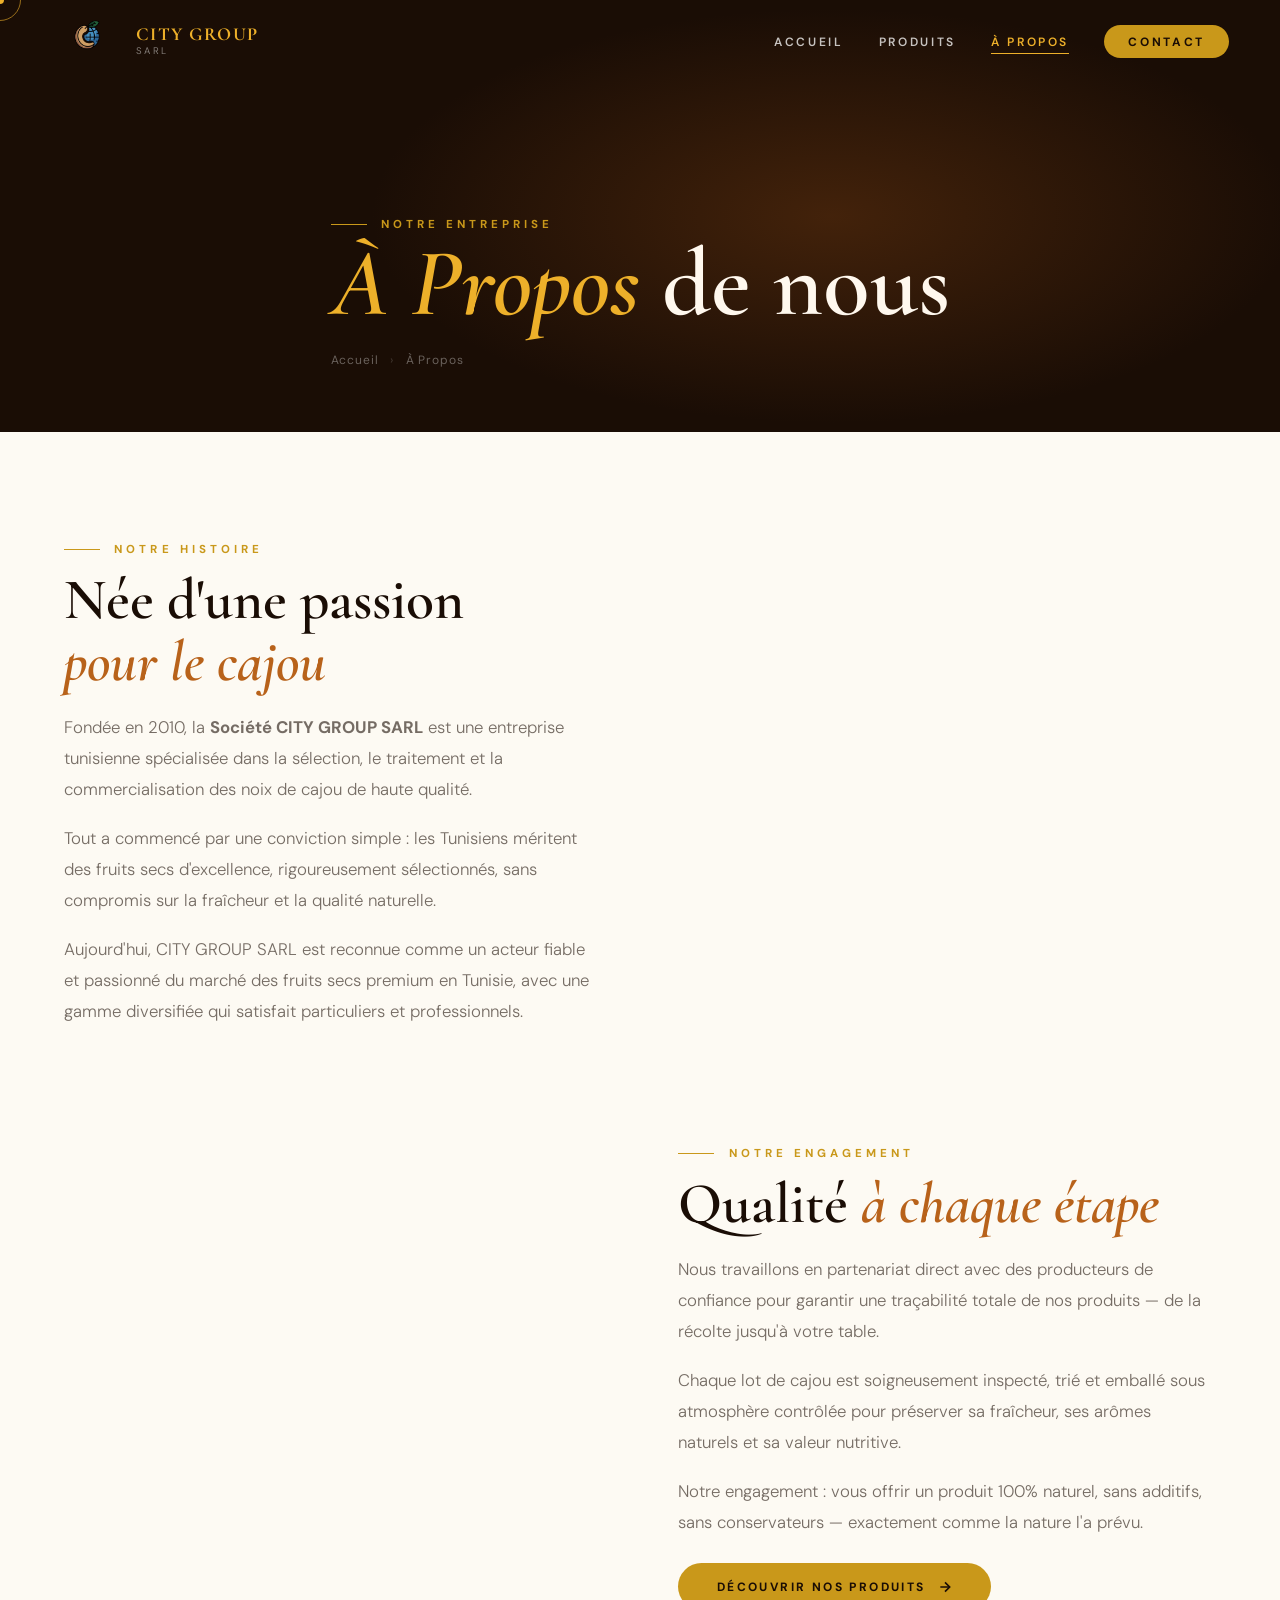
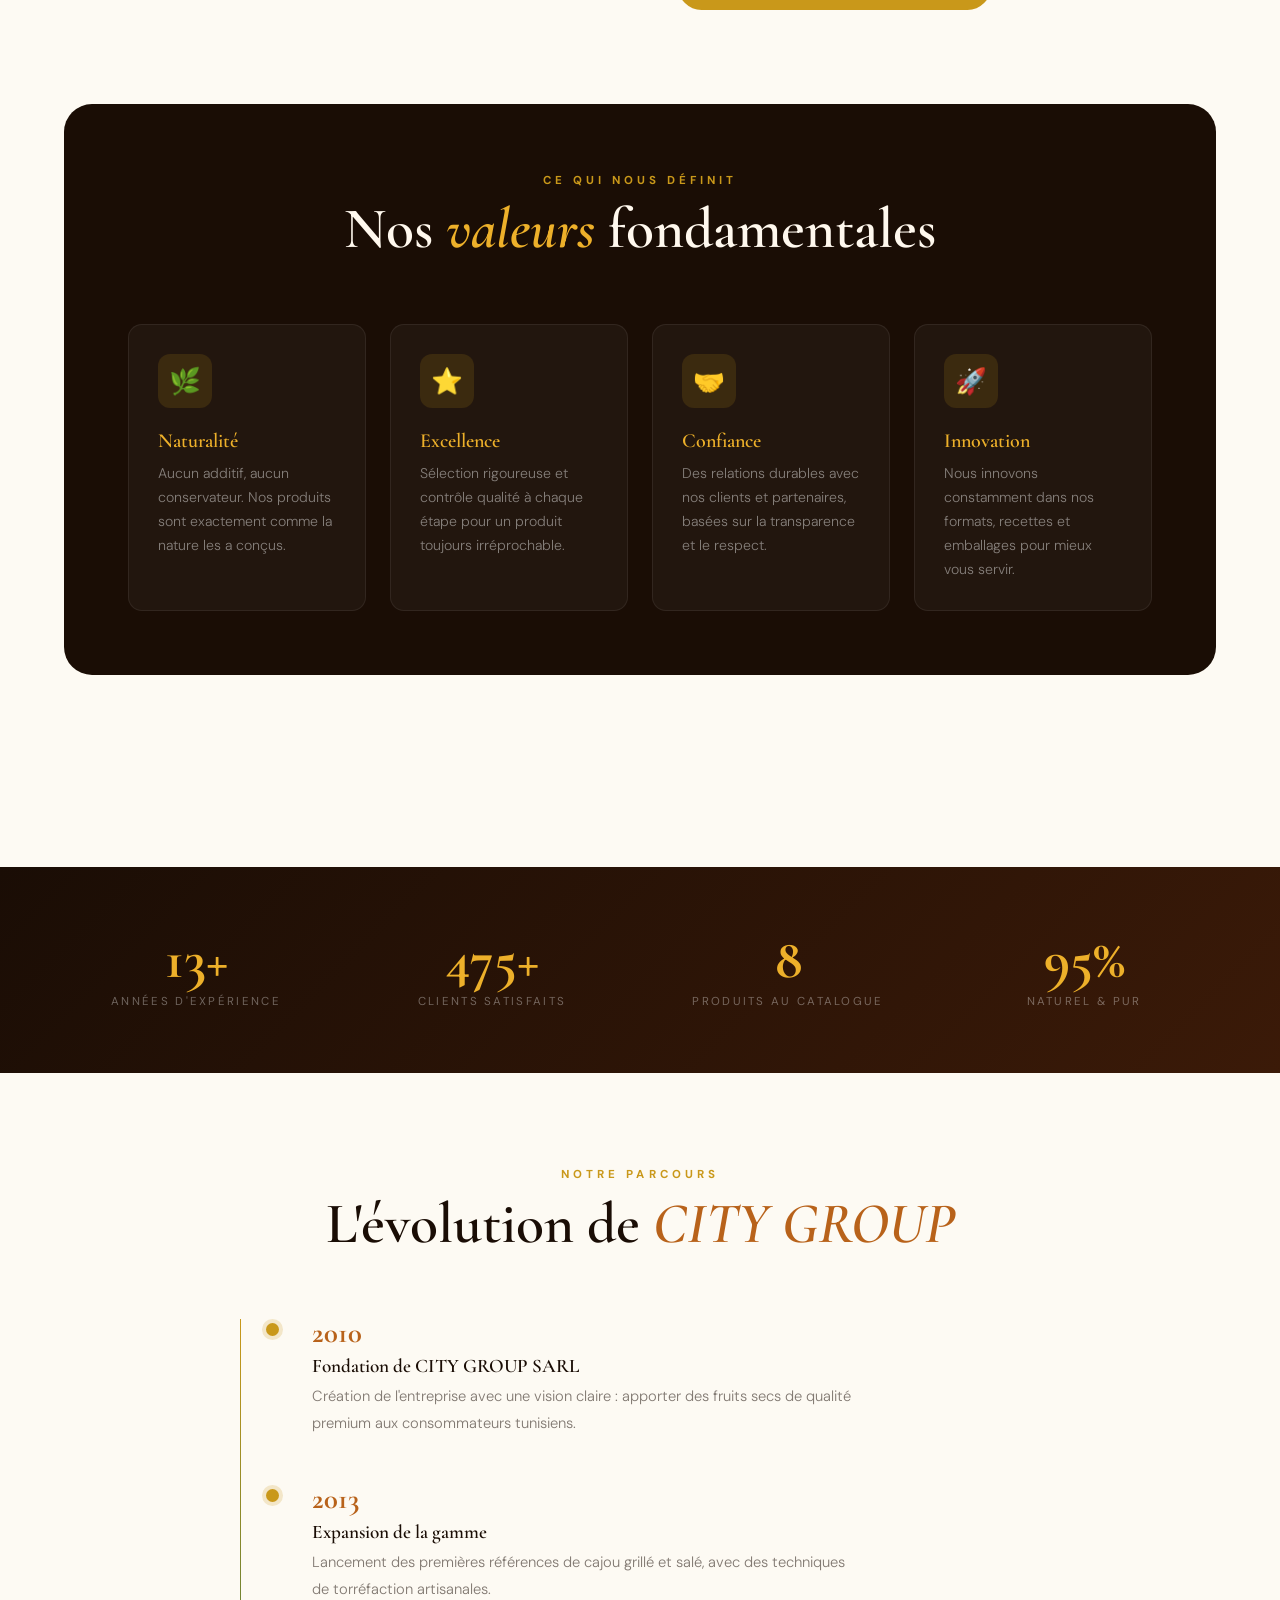
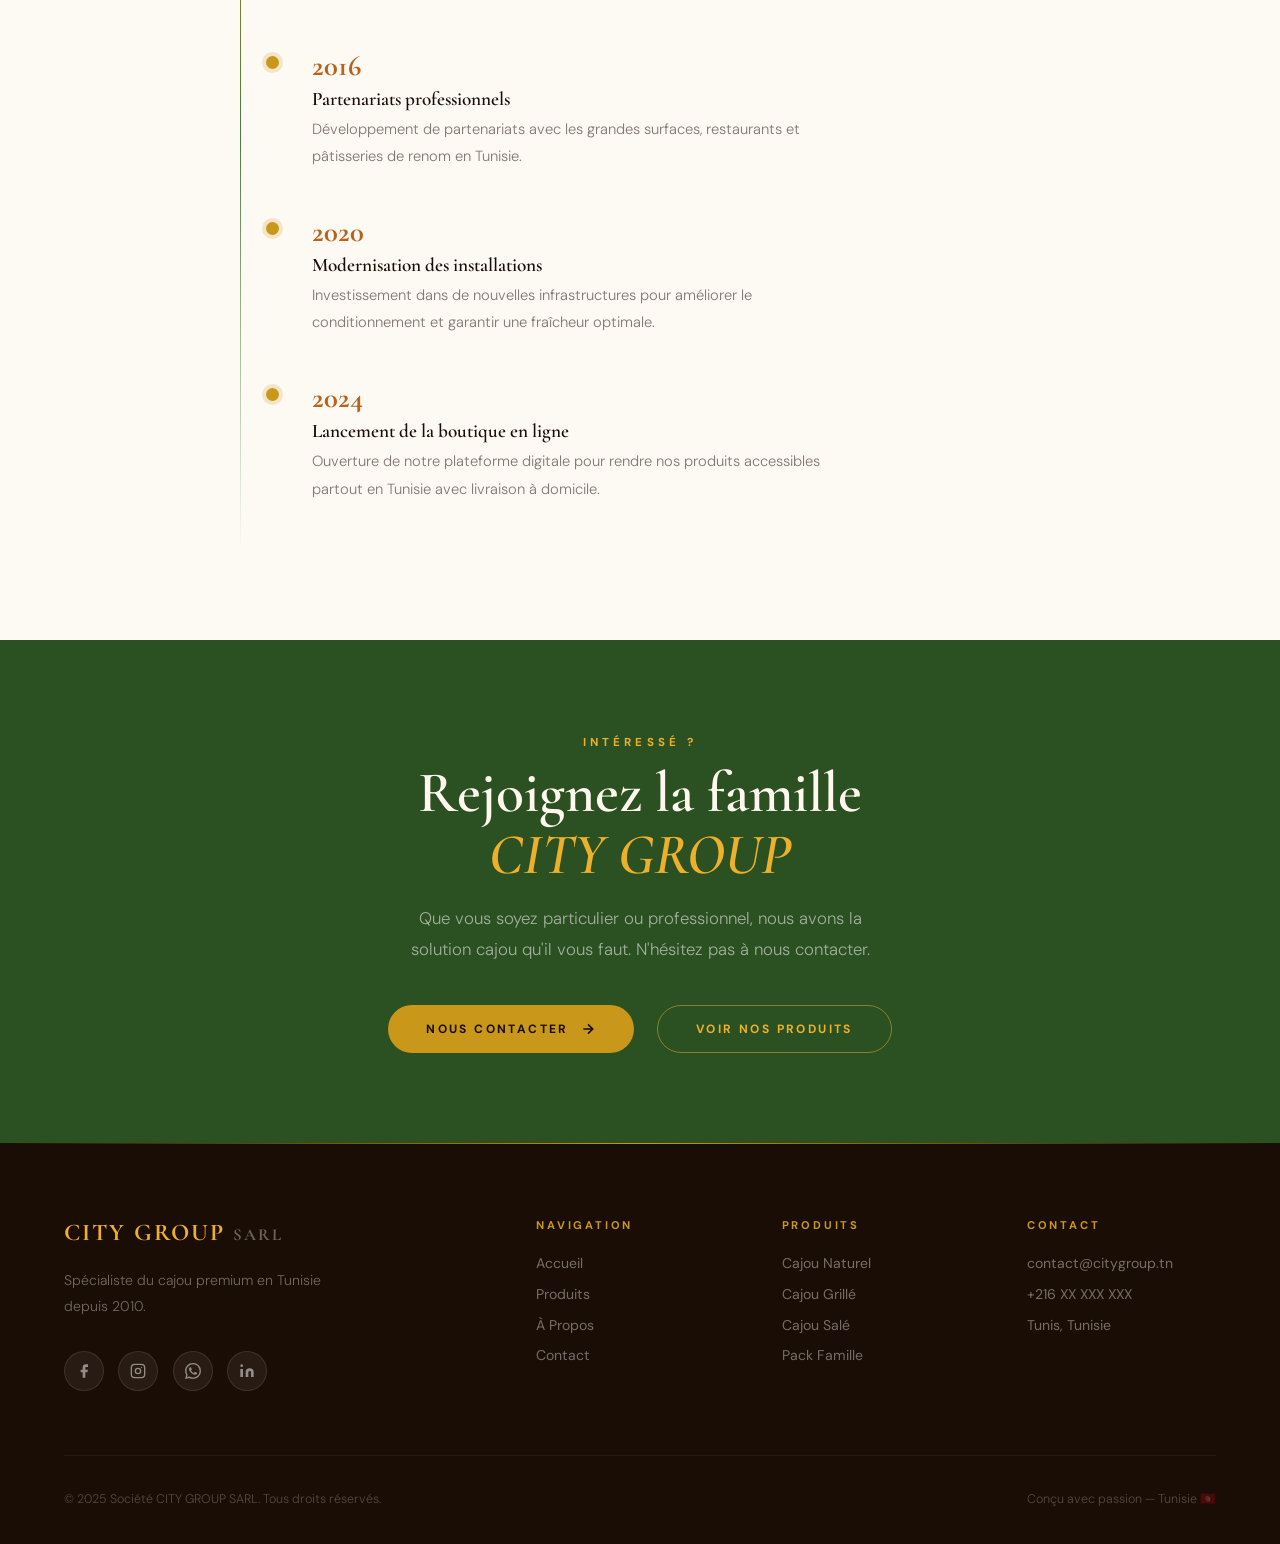
==== about.html @ 3052d3b9 "Initial commit" ====
<!DOCTYPE html>
<html lang="fr">
<head>
  <meta charset="UTF-8"/>
  <meta name="viewport" content="width=device-width, initial-scale=1.0"/>
  <meta name="description" content="Découvrez l'histoire de la Société CITY GROUP SARL — notre engagement pour la qualité du cajou premium en Tunisie."/>
  <title>À Propos — CITY GROUP SARL</title>
  <link rel="stylesheet" href="css/style.css"/>
  <link rel="preconnect" href="https://fonts.googleapis.com"/>
  <style>
    /* Timeline */
    .timeline-section {
      padding: clamp(4rem,7vw,7rem) 0;
      background: var(--cream);
    }
    .timeline {
      position: relative; max-width: 800px; margin: 3.5rem auto 0;
      padding-left: 2rem;
    }
    .timeline::before {
      content: ''; position: absolute; left: 0; top: 0; bottom: 0;
      width: 1px; background: linear-gradient(to bottom, var(--gold), var(--sage), transparent);
    }
    .tl-item {
      position: relative; padding: 0 0 3rem 2.5rem;
    }
    .tl-dot {
      position: absolute; left: -6px; top: 4px;
      width: 13px; height: 13px;
      background: var(--gold); border-radius: 50%;
      box-shadow: 0 0 0 4px rgba(201,152,26,.2);
    }
    .tl-year {
      font-family: 'Cormorant Garamond', serif;
      font-size: 1.8rem; font-weight: 700;
      color: var(--caramel); line-height: 1; margin-bottom: .5rem;
    }
    .tl-item h4 {
      font-size: 1.2rem; color: var(--espresso); margin-bottom: .4rem;
    }
    .tl-item p { color: rgba(26,13,5,.55); font-size: .92rem; max-width: 550px; }

    /* Team */
    .team-section { padding: clamp(4rem,7vw,7rem) 0; background: var(--off-white); }
    .team-grid { display: grid; grid-template-columns: repeat(3,1fr); gap: 2rem; margin-top: 3rem; }
    .team-card {
      background: white; border-radius: 20px; overflow: hidden;
      box-shadow: 0 4px 28px rgba(26,13,5,.07);
      transition: transform .4s var(--ease-bounce), box-shadow .4s ease;
    }
    .team-card:hover { transform: translateY(-10px); box-shadow: 0 22px 50px rgba(26,13,5,.14); }
    .team-img { aspect-ratio: 4/3; overflow: hidden; }
    .team-img img { width:100%; height:100%; object-fit:cover; transition: transform .6s ease; }
    .team-card:hover .team-img img { transform: scale(1.07); }
    .team-body { padding: 1.5rem; }
    .team-body h3 { font-size: 1.4rem; color: var(--espresso); margin-bottom: .2rem; }
    .team-body .role { font-size: .75rem; font-weight: 700; letter-spacing: .18em; text-transform: uppercase; color: var(--gold); margin-bottom: .8rem; }
    .team-body p { font-size: .88rem; color: rgba(26,13,5,.55); line-height: 1.65; }
    @media(max-width:900px){ .team-grid{grid-template-columns:repeat(2,1fr);} }
    @media(max-width:600px){ .team-grid{grid-template-columns:1fr;} }
  </style>
</head>
<body>

  <div class="page-veil"></div>
  <div class="cursor"><div class="cursor-dot"></div><div class="cursor-ring"></div></div>

  <!-- NAVBAR -->
  <nav class="navbar scrolled">
    <div class="nav-inner">
      <a href="index.html" class="nav-logo">
        <img src="./assets/logo.WebP" alt="City Group SARL" style="height:72px; width:auto; object-fit:contain;"/>
        <div class="logo-name">
          CITY GROUP
          <sub>SARL</sub>
        </div>
      </a>
      <ul class="nav-menu">
        <li><a href="index.html"    class="nav-link">Accueil</a></li>
        <li><a href="products.html" class="nav-link">Produits</a></li>
        <li><a href="about.html"    class="nav-link">À Propos</a></li>
        <li><a href="contact.html"  class="nav-link nav-cta">Contact</a></li>
      </ul>
      <button class="hamburger" aria-label="Menu"><span></span><span></span><span></span></button>
    </div>
  </nav>
  <div class="nav-mobile">
    <ul class="nav-menu">
      <li><a href="index.html"    class="nav-link">Accueil</a></li>
      <li><a href="products.html" class="nav-link">Produits</a></li>
      <li><a href="about.html"    class="nav-link">À Propos</a></li>
      <li><a href="contact.html"  class="nav-link">Contact</a></li>
    </ul>
  </div>

  <!-- PAGE HERO -->
  <section class="page-hero">
    <div class="ph-bg">
      <img src="https://images.unsplash.com/photo-1504674900247-0877df9cc836?auto=format&fit=crop&w=1400&q=80" alt="" loading="lazy"/>
    </div>
    <div class="container">
      <div class="ph-content">
        <span class="eyebrow-line eyebrow" data-reveal="up">Notre Entreprise</span>
        <h1 data-reveal="up" data-delay="1"><em>À Propos</em> de nous</h1>
        <div class="breadcrumbs" data-reveal="up" data-delay="2">
          <a href="index.html">Accueil</a>
          <span class="bsep">›</span>
          <span>À Propos</span>
        </div>
      </div>
    </div>
  </section>

  <!-- ABOUT STORY SECTION -->
  <section class="sec-about">
    <div class="container">

      <!-- Story Block 1 -->
      <div class="about-story-layout">
        <div class="ast-text" data-reveal="left">
          <span class="eyebrow-line eyebrow">Notre Histoire</span>
          <h2 style="margin-top:.7rem;">Née d'une passion<br/><em>pour le cajou</em></h2>
          <p>
            Fondée en 2010, la <strong>Société CITY GROUP SARL</strong> est une entreprise
            tunisienne spécialisée dans la sélection, le traitement et la commercialisation
            des noix de cajou de haute qualité.
          </p>
          <p>
            Tout a commencé par une conviction simple : les Tunisiens méritent des fruits secs
            d'excellence, rigoureusement sélectionnés, sans compromis sur la fraîcheur
            et la qualité naturelle.
          </p>
          <p>
            Aujourd'hui, CITY GROUP SARL est reconnue comme un acteur fiable et passionné
            du marché des fruits secs premium en Tunisie, avec une gamme diversifiée
            qui satisfait particuliers et professionnels.
          </p>
        </div>
        <div class="ast-imgs" data-reveal="right">
          <div class="tall">
            <img src="https://images.unsplash.com/photo-1560518883-ce09059eeffa?auto=format&fit=crop&w=600&q=80" alt="Notre fondation" loading="lazy"/>
          </div>
          <div class="short">
            <img src="https://images.unsplash.com/photo-1563636619-e9143da7973b?auto=format&fit=crop&w=600&q=80" alt="Cajou naturel" loading="lazy"/>
          </div>
          <div class="short">
            <img src="https://images.unsplash.com/photo-1511690656952-34342bb7c2f2?auto=format&fit=crop&w=600&q=80" alt="Sélection" loading="lazy"/>
          </div>
        </div>
      </div>

      <!-- Story Block 2 (flipped) -->
      <div class="about-story-layout flip">
        <div class="ast-text" data-reveal="right">
          <span class="eyebrow-line eyebrow">Notre Engagement</span>
          <h2 style="margin-top:.7rem;">Qualité <em>à chaque étape</em></h2>
          <p>
            Nous travaillons en partenariat direct avec des producteurs de confiance
            pour garantir une traçabilité totale de nos produits — de la récolte jusqu'à
            votre table.
          </p>
          <p>
            Chaque lot de cajou est soigneusement inspecté, trié et emballé sous
            atmosphère contrôlée pour préserver sa fraîcheur, ses arômes naturels
            et sa valeur nutritive.
          </p>
          <p>
            Notre engagement : vous offrir un produit 100% naturel, sans additifs,
            sans conservateurs — exactement comme la nature l'a prévu.
          </p>
          <a href="products.html" class="btn btn-primary" style="margin-top:.5rem;">
            <span>Découvrir nos produits</span>
            <svg width="16" height="16" viewBox="0 0 24 24" fill="none" stroke="currentColor" stroke-width="2.5"><line x1="5" y1="12" x2="19" y2="12"/><polyline points="12 5 19 12 12 19"/></svg>
          </a>
        </div>
        <div class="ast-imgs" data-reveal="left">
          <div class="tall">
            <img src="https://images.unsplash.com/photo-1578662996442-48f60103fc96?auto=format&fit=crop&w=600&q=80" alt="Processus qualité" loading="lazy"/>
          </div>
          <div class="short">
            <img src="https://images.unsplash.com/photo-1615485290382-441e4d049cb5?auto=format&fit=crop&w=600&q=80" alt="Produits" loading="lazy"/>
          </div>
          <div class="short">
            <img src="https://images.unsplash.com/photo-1606923829579-0cb981a83e2e?auto=format&fit=crop&w=600&q=80" alt="Emballage" loading="lazy"/>
          </div>
        </div>
      </div>

      <!-- Values Block -->
      <div class="values-block" data-reveal="up">
        <div class="sec-header center">
          <span class="eyebrow">Ce qui nous définit</span>
          <h2 class="sec-title" style="color:var(--warm-white); margin-top:.6rem;">
            Nos <em>valeurs</em> fondamentales
          </h2>
        </div>
        <div class="values-grid">
          <div class="val-card" data-reveal="up" data-delay="1">
            <div class="val-icon">🌿</div>
            <h3>Naturalité</h3>
            <p>Aucun additif, aucun conservateur. Nos produits sont exactement comme la nature les a conçus.</p>
          </div>
          <div class="val-card" data-reveal="up" data-delay="2">
            <div class="val-icon">⭐</div>
            <h3>Excellence</h3>
            <p>Sélection rigoureuse et contrôle qualité à chaque étape pour un produit toujours irréprochable.</p>
          </div>
          <div class="val-card" data-reveal="up" data-delay="3">
            <div class="val-icon">🤝</div>
            <h3>Confiance</h3>
            <p>Des relations durables avec nos clients et partenaires, basées sur la transparence et le respect.</p>
          </div>
          <div class="val-card" data-reveal="up" data-delay="4">
            <div class="val-icon">🚀</div>
            <h3>Innovation</h3>
            <p>Nous innovons constamment dans nos formats, recettes et emballages pour mieux vous servir.</p>
          </div>
        </div>
      </div>

    </div><!-- /container -->
  </section>

  <!-- STATS BANNER -->
  <div style="background:linear-gradient(135deg,var(--espresso),var(--chocolate)); padding:clamp(3rem,5vw,5rem) 0;">
    <div class="container">
      <div style="display:grid; grid-template-columns:repeat(4,1fr); gap:2rem; text-align:center;">
        <div data-reveal="up">
          <div style="font-family:'Cormorant Garamond',serif; font-size:3.5rem; font-weight:700; color:var(--gold-bright); line-height:1;" data-count="14" data-suffix="+">0+</div>
          <div style="font-size:.72rem; letter-spacing:.2em; text-transform:uppercase; color:rgba(255,255,255,.35); margin-top:.4rem;">Années d'expérience</div>
        </div>
        <div data-reveal="up" data-delay="1">
          <div style="font-family:'Cormorant Garamond',serif; font-size:3.5rem; font-weight:700; color:var(--gold-bright); line-height:1;" data-count="500" data-suffix="+">0+</div>
          <div style="font-size:.72rem; letter-spacing:.2em; text-transform:uppercase; color:rgba(255,255,255,.35); margin-top:.4rem;">Clients satisfaits</div>
        </div>
        <div data-reveal="up" data-delay="2">
          <div style="font-family:'Cormorant Garamond',serif; font-size:3.5rem; font-weight:700; color:var(--gold-bright); line-height:1;" data-count="8" data-suffix="">0</div>
          <div style="font-size:.72rem; letter-spacing:.2em; text-transform:uppercase; color:rgba(255,255,255,.35); margin-top:.4rem;">Produits au catalogue</div>
        </div>
        <div data-reveal="up" data-delay="3">
          <div style="font-family:'Cormorant Garamond',serif; font-size:3.5rem; font-weight:700; color:var(--gold-bright); line-height:1;" data-count="100" data-suffix="%">0%</div>
          <div style="font-size:.72rem; letter-spacing:.2em; text-transform:uppercase; color:rgba(255,255,255,.35); margin-top:.4rem;">Naturel & Pur</div>
        </div>
      </div>
    </div>
  </div>

  <!-- TIMELINE -->
  <section class="timeline-section">
    <div class="container">
      <div class="sec-header center" data-reveal="up">
        <span class="eyebrow">Notre Parcours</span>
        <h2 class="sec-title">L'évolution de <em>CITY GROUP</em></h2>
      </div>
      <div class="timeline">
        <div class="tl-item" data-reveal="left">
          <div class="tl-dot"></div>
          <div class="tl-year">2010</div>
          <h4>Fondation de CITY GROUP SARL</h4>
          <p>Création de l'entreprise avec une vision claire : apporter des fruits secs de qualité premium aux consommateurs tunisiens.</p>
        </div>
        <div class="tl-item" data-reveal="left" data-delay="1">
          <div class="tl-dot"></div>
          <div class="tl-year">2013</div>
          <h4>Expansion de la gamme</h4>
          <p>Lancement des premières références de cajou grillé et salé, avec des techniques de torréfaction artisanales.</p>
        </div>
        <div class="tl-item" data-reveal="left" data-delay="2">
          <div class="tl-dot"></div>
          <div class="tl-year">2016</div>
          <h4>Partenariats professionnels</h4>
          <p>Développement de partenariats avec les grandes surfaces, restaurants et pâtisseries de renom en Tunisie.</p>
        </div>
        <div class="tl-item" data-reveal="left" data-delay="3">
          <div class="tl-dot"></div>
          <div class="tl-year">2020</div>
          <h4>Modernisation des installations</h4>
          <p>Investissement dans de nouvelles infrastructures pour améliorer le conditionnement et garantir une fraîcheur optimale.</p>
        </div>
        <div class="tl-item" data-reveal="left" data-delay="4">
          <div class="tl-dot"></div>
          <div class="tl-year">2024</div>
          <h4>Lancement de la boutique en ligne</h4>
          <p>Ouverture de notre plateforme digitale pour rendre nos produits accessibles partout en Tunisie avec livraison à domicile.</p>
        </div>
      </div>
    </div>
  </section>

  <!-- CTA FOOTER BLOCK -->
  <div style="background:var(--green); padding:clamp(4rem,7vw,7rem) 0;">
    <div class="container" style="text-align:center;">
      <span class="eyebrow" style="color:var(--gold-bright);" data-reveal="up">Intéressé ?</span>
      <h2 style="color:var(--warm-white); margin:.7rem 0 1rem;" data-reveal="up" data-delay="1">
        Rejoignez la famille<br/><em style="color:var(--gold-bright);">CITY GROUP</em>
      </h2>
      <p style="color:rgba(255,255,255,.55); max-width:480px; margin:0 auto 2.5rem;" data-reveal="up" data-delay="2">
        Que vous soyez particulier ou professionnel, nous avons la solution
        cajou qu'il vous faut. N'hésitez pas à nous contacter.
      </p>
      <div style="display:flex; gap:1.4rem; justify-content:center; flex-wrap:wrap;" data-reveal="up" data-delay="3">
        <a href="contact.html" class="btn btn-primary">
          <span>Nous contacter</span>
          <svg width="16" height="16" viewBox="0 0 24 24" fill="none" stroke="currentColor" stroke-width="2.5"><line x1="5" y1="12" x2="19" y2="12"/><polyline points="12 5 19 12 12 19"/></svg>
        </a>
        <a href="products.html" class="btn btn-outline">
          <span>Voir nos produits</span>
        </a>
      </div>
    </div>
  </div>

  <!-- FOOTER -->
  <footer class="footer">
    <div class="container">
      <div class="footer-grid">
        <div class="footer-brand">
          <div class="logo-name" style="font-size:1.5rem; margin-bottom:1rem; display:block;">CITY GROUP <span style="color:rgba(255,255,255,.35); font-size:.7em;">SARL</span></div>
          <p>Spécialiste du cajou premium en Tunisie depuis 2010.</p>
          <div class="social-row">
            <a href="#" class="s-link" aria-label="Facebook"><svg viewBox="0 0 24 24" fill="currentColor"><path d="M18 2h-3a5 5 0 00-5 5v3H7v4h3v8h4v-8h3l1-4h-4V7a1 1 0 011-1h3z"/></svg></a>
            <a href="#" class="s-link" aria-label="Instagram"><svg viewBox="0 0 24 24" fill="none" stroke="currentColor" stroke-width="2"><rect x="2" y="2" width="20" height="20" rx="5"/><circle cx="12" cy="12" r="4"/><circle cx="17.5" cy="6.5" r="1" fill="currentColor" stroke="none"/></svg></a>
            <a href="#" class="s-link" aria-label="WhatsApp"><svg viewBox="0 0 24 24" fill="currentColor"><path d="M17.472 14.382c-.297-.149-1.758-.867-2.03-.967-.273-.099-.471-.148-.67.15-.197.297-.767.966-.94 1.164-.173.199-.347.223-.644.075-.297-.15-1.255-.463-2.39-1.475-.883-.788-1.48-1.761-1.653-2.059-.173-.297-.018-.458.13-.606.134-.133.298-.347.446-.52.149-.174.198-.298.298-.497.099-.198.05-.371-.025-.52-.075-.149-.669-1.612-.916-2.207-.242-.579-.487-.5-.669-.51-.173-.008-.371-.01-.57-.01-.198 0-.52.074-.792.372-.272.297-1.04 1.016-1.04 2.479 0 1.462 1.065 2.875 1.213 3.074.149.198 2.096 3.2 5.077 4.487.709.306 1.262.489 1.694.625.712.227 1.36.195 1.871.118.571-.085 1.758-.719 2.006-1.413.248-.694.248-1.289.173-1.413-.074-.124-.272-.198-.57-.347m-5.421 7.403h-.004a9.87 9.87 0 01-5.031-1.378l-.361-.214-3.741.982.998-3.648-.235-.374a9.86 9.86 0 01-1.51-5.26c.001-5.45 4.436-9.884 9.888-9.884 2.64 0 5.122 1.03 6.988 2.898a9.825 9.825 0 012.893 6.994c-.003 5.45-4.437 9.884-9.885 9.884m8.413-18.297A11.815 11.815 0 0012.05 0C5.495 0 .16 5.335.157 11.892c0 2.096.547 4.142 1.588 5.945L.057 24l6.305-1.654a11.882 11.882 0 005.683 1.448h.005c6.554 0 11.89-5.335 11.893-11.893a11.821 11.821 0 00-3.48-8.413z"/></svg></a>
            <a href="#" class="s-link" aria-label="LinkedIn"><svg viewBox="0 0 24 24" fill="currentColor"><path d="M16 8a6 6 0 016 6v7h-4v-7a2 2 0 00-2-2 2 2 0 00-2 2v7h-4v-7a6 6 0 016-6zM2 9h4v12H2z"/><circle cx="4" cy="4" r="2"/></svg></a>
          </div>
        </div>
        <div class="footer-col"><h5>Navigation</h5><div class="footer-links"><a href="index.html">Accueil</a><a href="products.html">Produits</a><a href="about.html">À Propos</a><a href="contact.html">Contact</a></div></div>
        <div class="footer-col"><h5>Produits</h5><div class="footer-links"><a href="products.html">Cajou Naturel</a><a href="products.html">Cajou Grillé</a><a href="products.html">Cajou Salé</a><a href="products.html">Pack Famille</a></div></div>
        <div class="footer-col"><h5>Contact</h5><div class="footer-links"><a href="mailto:contact@citygroup.tn">contact@citygroup.tn</a><a href="tel:+21600000000">+216 XX XXX XXX</a><a href="#">Tunis, Tunisie</a></div></div>
      </div>
      <div class="footer-bottom">
        <p>© 2025 Société CITY GROUP SARL. Tous droits réservés.</p>
        <p>Conçu avec passion — Tunisie 🇹🇳</p>
      </div>
    </div>
  </footer>

  <script src="js/main.js"></script>
</body>
</html>
---- css/style.css ----
/* ===================================================
   CITY GROUP SARL — Premium Cajou Website
   Design System & Stylesheet
   =================================================== */

@import url('https://fonts.googleapis.com/css2?family=Cormorant+Garamond:ital,wght@0,300;0,400;0,500;0,600;0,700;1,300;1,400;1,500;1,600&family=DM+Sans:wght@300;400;500;600;700&display=swap');

/* ===== CSS VARIABLES ===== */
:root {
  --espresso:     #1A0D05;
  --chocolate:    #3B1A08;
  --brown:        #6B3710;
  --caramel:      #B8621A;
  --gold:         #C9981A;
  --gold-bright:  #EDB02A;
  --gold-pale:    #FAE5A0;
  --gold-subtle:  rgba(201,152,26,0.12);
  --forest:       #1B3318;
  --green:        #2B5022;
  --sage:         #4A7A3D;
  --mint:         #78B56A;
  --cream:        #FDFAF3;
  --warm-white:   #FFF8EE;
  --off-white:    #F5EEE2;
  --nav-h:        80px;
  --ease-out:     cubic-bezier(0.16, 1, 0.3, 1);
  --ease-bounce:  cubic-bezier(0.34, 1.56, 0.64, 1);
  --ease-smooth:  cubic-bezier(0.25, 0.46, 0.45, 0.94);
}

/* ===== RESET ===== */
*, *::before, *::after { margin:0; padding:0; box-sizing:border-box; }
html { scroll-behavior: smooth; font-size: 16px; }
body {
  font-family: 'DM Sans', sans-serif;
  background: var(--cream);
  color: var(--espresso);
  overflow-x: hidden;
  cursor: none;
}
img { max-width:100%; height:auto; display:block; }
a  { text-decoration:none; color:inherit; }
ul { list-style:none; }
button { border:none; background:none; cursor:none; }
::selection { background: var(--gold); color: var(--espresso); }

/* ===== CUSTOM CURSOR ===== */
.cursor {
  position: fixed; top:0; left:0;
  pointer-events: none; z-index: 9999;
}
.cursor-dot {
  position: absolute;
  width: 8px; height: 8px;
  background: var(--gold-bright);
  border-radius: 50%;
  transform: translate(-50%, -50%);
  transition: width .2s, height .2s, background .2s;
}
.cursor-ring {
  position: absolute;
  width: 42px; height: 42px;
  border: 1.5px solid var(--gold-bright);
  border-radius: 50%;
  transform: translate(-50%, -50%);
  opacity: 0.6;
  transition: width .15s, height .15s, border-color .15s, opacity .15s;
}
.cursor.hover .cursor-dot  { width:14px; height:14px; background:var(--gold); }
.cursor.hover .cursor-ring { width:62px; height:62px; border-color:var(--gold); opacity:1; }

/* ===== LOADING SCREEN ===== */
#loader {
  position: fixed; inset:0;
  background: var(--espresso);
  display: flex; flex-direction: column;
  align-items: center; justify-content: center;
  z-index: 10000;
  transition: opacity .7s ease .2s, visibility .7s ease .2s;
}
#loader.out { opacity:0; visibility:hidden; }
.loader-brand {
  font-family: 'Cormorant Garamond', serif;
  font-size: clamp(1.8rem,5vw,3.5rem);
  letter-spacing: .4em;
  color: var(--gold-bright);
  margin-bottom: 3rem;
  animation: pulseGlow 1.8s ease-in-out infinite;
}
.loader-line-wrap {
  width: 220px; height: 1px;
  background: rgba(255,255,255,.08);
  overflow: hidden;
}
.loader-line {
  height: 100%;
  background: linear-gradient(90deg, var(--gold), var(--gold-bright), var(--gold-pale));
  animation: loadFill 2s var(--ease-out) forwards;
}
@keyframes loadFill { from{width:0} to{width:100%} }
@keyframes pulseGlow {
  0%,100%{ opacity:1; text-shadow: 0 0 30px rgba(237,176,42,.5); }
  50%{ opacity:.4; text-shadow: none; }
}

/* ===== PAGE TRANSITION ===== */
.page-veil {
  position: fixed; inset:0;
  background: var(--espresso);
  z-index: 9998;
  transform: scaleY(0);
  transform-origin: top;
  pointer-events: none;
}

/* ===== TYPOGRAPHY ===== */
h1,h2,h3,h4,h5 {
  font-family: 'Cormorant Garamond', serif;
  line-height: 1.08;
  font-weight: 600;
}
h1 { font-size: clamp(2.8rem, 7.5vw, 7rem); }
h2 { font-size: clamp(2rem, 4.5vw, 4.2rem); }
h3 { font-size: clamp(1.4rem, 2.5vw, 2.2rem); }
p  { font-size: clamp(.9rem, 1.4vw, 1.05rem); line-height: 1.85; font-weight: 300; }

.eyebrow {
  font-family: 'DM Sans', sans-serif;
  font-size: .72rem; font-weight: 700;
  letter-spacing: .35em; text-transform: uppercase;
  color: var(--gold);
}
.eyebrow-line {
  display: inline-flex; align-items: center; gap: .9rem;
}
.eyebrow-line::before {
  content:''; width:36px; height:1px; background:var(--gold);
  flex-shrink:0;
}

/* ===== LAYOUT ===== */
.container {
  max-width: 1380px;
  margin: 0 auto;
  padding: 0 clamp(1.5rem, 5vw, 5rem);
}
section { position:relative; overflow:hidden; }

/* ===== NAVBAR ===== */
.navbar {
  position: fixed; top:0; left:0; right:0;
  height: var(--nav-h);
  display: flex; align-items: center;
  padding: 0 clamp(1.5rem, 4vw, 4rem);
  z-index: 1000;
  transition: background .45s ease, height .45s ease, box-shadow .45s ease;
}
.navbar.scrolled {
  background: rgba(26,13,5,.96);
  backdrop-filter: blur(16px);
  box-shadow: 0 2px 50px rgba(0,0,0,.35);
  height: 64px;
}
.nav-inner {
  width: 100%;
  display: flex; align-items: center; justify-content: space-between;
}

/* Logo Slot */
.nav-logo { display:flex; align-items:center; gap:.8rem; z-index:2; }
.logo-img-wrap {
  width: 48px; height: 48px;
  border: 2px dashed rgba(237,176,42,.5);
  border-radius: 50%;
  display: flex; align-items: center; justify-content: center;
  font-size: .55rem; letter-spacing:.05em; text-align:center;
  color: var(--gold); line-height:1.3; padding:.4rem;
  /* ← REPLACE with: <img src="your-logo.png" alt="City Group"> */
}
.logo-name {
  font-family: 'Cormorant Garamond', serif;
  font-size: 1.15rem; font-weight: 700;
  color: var(--gold-bright);
  letter-spacing: .08em; line-height:1.2;
}
.logo-name sub {
  display:block; font-size:.6rem;
  font-family: 'DM Sans', sans-serif; font-weight:400;
  letter-spacing:.25em; color:rgba(255,255,255,.45);
}

/* Nav Links */
.nav-menu { display:flex; align-items:center; gap:2.2rem; }
.nav-link {
  font-size: .75rem; font-weight:600;
  letter-spacing:.22em; text-transform:uppercase;
  color: rgba(255,255,255,.75);
  position:relative; transition:color .3s ease;
  padding-bottom:2px;
}
.nav-link::after {
  content:''; position:absolute; bottom:-2px; left:0;
  width:0; height:1px; background:var(--gold-bright);
  transition: width .4s var(--ease-out);
}
.nav-link:hover, .nav-link.active { color:var(--gold-bright); }
.nav-link:hover::after, .nav-link.active::after { width:100%; }
.nav-cta {
  padding: .55rem 1.5rem;
  background: var(--gold);
  color: var(--espresso) !important;
  border-radius: 100px; font-weight:700;
}
.nav-cta::after { display:none !important; }
.nav-cta:hover { background: var(--gold-bright) !important; box-shadow: 0 6px 22px rgba(201,152,26,.45); transform:translateY(-2px); }

/* Hamburger */
.hamburger {
  display:none; flex-direction:column; gap:5px;
  cursor:none; padding:5px; z-index:12;
}
.hamburger span {
  display:block; width:26px; height:2px;
  background:var(--gold-bright);
  transition:all .38s var(--ease-out); transform-origin:center;
}
.hamburger.open span:nth-child(1) { transform:translateY(7px) rotate(45deg); }
.hamburger.open span:nth-child(2) { opacity:0; transform:scaleX(0); }
.hamburger.open span:nth-child(3) { transform:translateY(-7px) rotate(-45deg); }

/* Mobile overlay */
.nav-mobile {
  position:fixed; inset:0;
  background: var(--espresso);
  display:flex; flex-direction:column;
  align-items:center; justify-content:center;
  z-index:10;
  transform:translateY(-100%);
  transition:transform .65s var(--ease-out);
}
.nav-mobile.open { transform:translateY(0); }
.nav-mobile .nav-link {
  font-family:'Cormorant Garamond',serif;
  font-size: clamp(2rem,6vw,3rem);
  font-weight:600; letter-spacing:.04em;
  color:rgba(255,255,255,.75);
  margin:.5rem 0;
}

/* ===== BUTTONS ===== */
.btn {
  display:inline-flex; align-items:center; gap:.7rem;
  padding: .95rem 2.4rem;
  font-family:'DM Sans',sans-serif;
  font-size:.75rem; font-weight:700;
  letter-spacing:.2em; text-transform:uppercase;
  border-radius:100px; position:relative; overflow:hidden;
  transition:transform .25s var(--ease-bounce), box-shadow .3s ease;
  cursor:none;
}
.btn-primary {
  background: var(--gold); color:var(--espresso);
}
.btn-primary::before {
  content:''; position:absolute; inset:0;
  background: var(--gold-bright); border-radius:inherit;
  transform:scaleX(0); transform-origin:left;
  transition:transform .45s var(--ease-out); z-index:0;
}
.btn-primary:hover::before { transform:scaleX(1); }
.btn-primary:hover { box-shadow:0 10px 30px rgba(201,152,26,.4); transform:translateY(-3px); }
.btn-primary > * { position:relative; z-index:1; }
.btn-outline {
  background:transparent; color:var(--gold-bright);
  border:1.5px solid rgba(237,176,42,.5);
}
.btn-outline:hover { background:rgba(237,176,42,.1); border-color:var(--gold-bright); }
.btn-dark { background:var(--espresso); color:var(--gold-bright); }
.btn-dark:hover { background:var(--chocolate); transform:translateY(-3px); box-shadow:0 8px 24px rgba(0,0,0,.3); }
.btn-white { background:white; color:var(--espresso); }
.btn-white:hover { background:var(--cream); transform:translateY(-3px); box-shadow:0 8px 24px rgba(0,0,0,.2); }

/* ===== SCROLL ANIMATIONS ===== */
[data-reveal] { opacity:0; }
[data-reveal="up"]    { transform:translateY(55px); }
[data-reveal="left"]  { transform:translateX(-55px); }
[data-reveal="right"] { transform:translateX(55px); }
[data-reveal="scale"] { transform:scale(.88); }
[data-reveal].visible {
  opacity:1; transform:none;
  transition:opacity .85s ease, transform .85s var(--ease-out);
}
[data-delay="1"].visible { transition-delay:.1s; }
[data-delay="2"].visible { transition-delay:.2s; }
[data-delay="3"].visible { transition-delay:.3s; }
[data-delay="4"].visible { transition-delay:.45s; }
[data-delay="5"].visible { transition-delay:.6s; }
[data-delay="6"].visible { transition-delay:.75s; }

/* ===== HERO ===== */
.hero {
  min-height: 100vh; min-height: 100dvh;
  display:flex; align-items:center;
  background: var(--espresso);
  overflow:hidden;
}
.hero-backdrop {
  position:absolute; inset:0;
  background:
    radial-gradient(ellipse 70% 70% at 75% 40%, rgba(107,55,16,.65) 0%, transparent 65%),
    radial-gradient(ellipse 50% 60% at 20% 85%, rgba(43,80,34,.35) 0%, transparent 55%),
    var(--espresso);
}
.hero-photo {
  position:absolute; right:0; top:0; bottom:0; width:52%;
}
.hero-photo img {
  width:100%; height:100%; object-fit:cover;
  opacity:.35; filter:sepia(25%) saturate(1.2);
  transition:transform 10s ease;
}
.hero-photo::before {
  content:''; position:absolute; inset:0; z-index:1;
  background:linear-gradient(to right, var(--espresso) 0%, rgba(26,13,5,.75) 35%, transparent 80%);
}
.hero-noise {
  position:absolute; inset:0; z-index:1; pointer-events:none;
  background-image: url("data:image/svg+xml,%3Csvg xmlns='http://www.w3.org/2000/svg' width='300' height='300'%3E%3Cfilter id='n'%3E%3CfeTurbulence type='fractalNoise' baseFrequency='.85' numOctaves='4' stitchTiles='stitch'/%3E%3C/filter%3E%3Crect width='300' height='300' filter='url(%23n)' opacity='.04'/%3E%3C/svg%3E");
  opacity:.5;
}
.particles { position:absolute; inset:0; z-index:1; pointer-events:none; overflow:hidden; }
.particle {
  position:absolute; border-radius:50% 100% 0 100%/100% 100% 0 0;
  animation:floatUp linear infinite;
}
@keyframes floatUp {
  0%   { transform:translateY(110vh) rotate(0deg); opacity:0; }
  8%   { opacity:.07; }
  92%  { opacity:.07; }
  100% { transform:translateY(-15vh) rotate(380deg); opacity:0; }
}
.hero-content { position:relative; z-index:2; max-width:760px; }
.hero h1 { color:var(--warm-white); font-weight:300; margin:.8rem 0 1.5rem; }
.hero h1 em { font-style:italic; color:var(--gold-bright); }
.hero h1 strong { font-weight:700; }
.hero-sub {
  color:rgba(255,255,255,.55); max-width:460px; margin-bottom:3rem;
}
.hero-actions { display:flex; gap:1.4rem; flex-wrap:wrap; align-items:center; }
.hero-scroll {
  position:absolute; bottom:2.5rem; left:50%;
  transform:translateX(-50%);
  display:flex; flex-direction:column; align-items:center; gap:.4rem;
  z-index:2;
}
.hero-scroll p {
  font-size:.62rem; letter-spacing:.35em; text-transform:uppercase;
  color:rgba(255,255,255,.3); font-weight:600;
}
.scroll-bar {
  width:1px; height:56px;
  background:linear-gradient(to bottom, var(--gold), transparent);
  animation:scrollAnim 2s ease-in-out infinite;
}
@keyframes scrollAnim {
  0%   { transform:scaleY(0); transform-origin:top; }
  50%  { transform:scaleY(1); transform-origin:top; }
  51%  { transform:scaleY(1); transform-origin:bottom; }
  100% { transform:scaleY(0); transform-origin:bottom; }
}

/* ===== MARQUEE ===== */
.marquee-bar {
  background:var(--gold);
  padding:1.1rem 0; overflow:hidden;
}
.marquee-track {
  display:flex; gap:2.5rem;
  animation:marqueeRun 25s linear infinite;
  white-space:nowrap; width:max-content;
}
.marquee-item {
  font-family:'Cormorant Garamond',serif;
  font-size:1rem; font-style:italic;
  color:var(--espresso); font-weight:500;
  flex-shrink:0;
}
.marquee-dot { color:var(--brown); font-style:normal !important; }
@keyframes marqueeRun { from{transform:translateX(0)} to{transform:translateX(-50%)} }

/* ===== PRODUCT CARDS ===== */
.product-card {
  background:white; border-radius:20px;
  overflow:hidden; cursor:none;
  box-shadow:0 4px 28px rgba(26,13,5,.07);
  transition:transform .45s var(--ease-bounce), box-shadow .4s ease;
  position:relative;
}
.product-card:hover { transform:translateY(-14px); box-shadow:0 28px 60px rgba(26,13,5,.16); }
.pc-img { aspect-ratio:4/3; overflow:hidden; position:relative; }
.pc-img img { width:100%; height:100%; object-fit:cover; transition:transform .7s var(--ease-smooth); }
.product-card:hover .pc-img img { transform:scale(1.09); }
.pc-badge {
  position:absolute; top:1rem; right:1rem;
  background:var(--gold); color:var(--espresso);
  font-size:.6rem; font-weight:700; letter-spacing:.15em; text-transform:uppercase;
  padding:.3rem .8rem; border-radius:100px;
}
.pc-body { padding:1.4rem; }
.pc-body h3 { font-size:1.45rem; color:var(--espresso); margin-bottom:.4rem; }
.pc-body p  { font-size:.88rem; color:rgba(26,13,5,.55); line-height:1.6; margin-bottom:1rem; }
.pc-footer {
  display:flex; align-items:center; justify-content:space-between;
  padding-top:.9rem; border-top:1px solid rgba(26,13,5,.06);
}
.pc-footer .price {
  font-family:'Cormorant Garamond',serif;
  font-size:1.4rem; font-weight:700; color:var(--caramel);
}
.pc-link {
  font-size:.72rem; font-weight:700; letter-spacing:.18em; text-transform:uppercase;
  color:var(--gold); display:inline-flex; align-items:center; gap:.4rem;
  transition:gap .3s ease, color .3s ease;
}
.pc-link:hover { gap:.7rem; color:var(--caramel); }

/* ===== PRODUCTS PREVIEW SECTION ===== */
.sec-products-preview {
  background:var(--cream); padding:clamp(5rem,10vw,10rem) 0;
}
.sec-header { margin-bottom:clamp(3rem,5vw,5rem); }
.sec-header.center { text-align:center; }
.sec-title { margin-top:.6rem; color:var(--espresso); }
.sec-title em { color:var(--caramel); font-style:italic; }
.products-grid-3 {
  display:grid; grid-template-columns:repeat(3,1fr); gap:1.8rem;
}

/* ===== ABOUT TEASER ===== */
.sec-about-teaser {
  background:var(--espresso); padding:clamp(5rem,10vw,10rem) 0;
  position:relative;
}
.sec-about-teaser::before {
  content:''; position:absolute; inset:0; pointer-events:none;
  background:radial-gradient(ellipse 55% 75% at 95% 50%, rgba(43,80,34,.25) 0%, transparent 60%);
}
.about-layout {
  display:grid; grid-template-columns:1fr 1fr;
  gap:clamp(3rem,6vw,8rem); align-items:center;
}
.about-visual { position:relative; }
.about-main-img {
  border-radius:24px; overflow:hidden; aspect-ratio:3/4;
}
.about-main-img img { width:100%; height:100%; object-fit:cover; filter:sepia(15%) saturate(1.1); }
.about-accent-img {
  position:absolute; width:54%; right:-6%; bottom:-8%;
  border-radius:18px; overflow:hidden;
  box-shadow:0 24px 60px rgba(0,0,0,.45);
  border:5px solid var(--espresso);
  aspect-ratio:4/3;
}
.about-accent-img img { width:100%; height:100%; object-fit:cover; }
.about-spin-badge {
  position:absolute; top:2rem; right:-1.5rem;
  width:96px; height:96px;
  background:var(--gold); border-radius:50%;
  display:flex; flex-direction:column; align-items:center; justify-content:center;
  box-shadow:0 10px 35px rgba(201,152,26,.5);
  animation:spinBadge 12s linear infinite; z-index:3;
}
.about-spin-badge .yr {
  font-family:'Cormorant Garamond',serif;
  font-size:1.6rem; font-weight:700; color:var(--espresso); line-height:1;
}
.about-spin-badge .yr-lbl {
  font-size:.5rem; font-family:'DM Sans',sans-serif; font-weight:700;
  letter-spacing:.12em; text-transform:uppercase; color:var(--chocolate);
}
@keyframes spinBadge { from{transform:rotate(0deg)} to{transform:rotate(360deg)} }
.about-text { position:relative; z-index:1; }
.about-text .sec-title { color:var(--warm-white); }
.about-text .sec-title em { color:var(--gold-bright); }
.about-text p { color:rgba(255,255,255,.58); margin:1.5rem 0; }
.stats-row {
  display:grid; grid-template-columns:repeat(3,1fr);
  gap:1.2rem; margin:2.5rem 0;
  padding:2rem 2rem;
  background:rgba(255,255,255,.04);
  border:1px solid rgba(255,255,255,.07);
  border-radius:14px;
}
.stat { text-align:center; }
.stat-n {
  font-family:'Cormorant Garamond',serif;
  font-size:2.6rem; font-weight:700; color:var(--gold-bright); line-height:1;
}
.stat-l {
  font-size:.68rem; letter-spacing:.12em; text-transform:uppercase;
  color:rgba(255,255,255,.35); margin-top:.2rem;
}

/* ===== CONTACT TEASER ===== */
.sec-contact-teaser { background:var(--cream); padding:clamp(5rem,10vw,10rem) 0; }
.contact-card-big {
  background:linear-gradient(135deg, var(--green) 0%, var(--forest) 100%);
  border-radius:32px; padding:clamp(2.5rem,5vw,5rem);
  display:grid; grid-template-columns:1fr 1fr;
  gap:clamp(2rem,4vw,5rem); align-items:center;
  position:relative; overflow:hidden;
}
.contact-card-big::before {
  content:''; position:absolute;
  width:600px; height:600px;
  background:radial-gradient(circle, rgba(201,152,26,.18) 0%, transparent 70%);
  top:-200px; right:-100px; pointer-events:none;
}
.contact-card-big::after {
  content:''; position:absolute;
  width:300px; height:300px;
  background:radial-gradient(circle, rgba(43,80,34,.4) 0%, transparent 70%);
  bottom:-100px; left:-50px; pointer-events:none;
}
.ctc-txt h2 { color:var(--warm-white); }
.ctc-txt h2 em { color:var(--gold-bright); font-style:italic; }
.ctc-txt p { color:rgba(255,255,255,.6); margin:1.4rem 0 2rem; }
.ctc-items { display:flex; flex-direction:column; gap:1.2rem; position:relative; z-index:1; }
.ctc-item {
  display:flex; gap:1rem; align-items:center;
  padding:1.1rem 1.4rem;
  background:rgba(255,255,255,.07);
  border:1px solid rgba(255,255,255,.1);
  border-radius:12px;
  transition:all .35s ease;
}
.ctc-item:hover { background:rgba(255,255,255,.13); transform:translateX(8px); }
.ctc-icon {
  width:42px; height:42px; flex-shrink:0;
  background:var(--gold); border-radius:10px;
  display:flex; align-items:center; justify-content:center; color:var(--espresso);
}
.ctc-icon svg { width:18px; height:18px; }
.ctc-lbl { font-size:.65rem; font-weight:700; letter-spacing:.2em; text-transform:uppercase; color:var(--gold-bright); margin-bottom:.18rem; }
.ctc-val { color:rgba(255,255,255,.82); font-size:.92rem; }

/* ===== FOOTER ===== */
.footer {
  background:var(--espresso); padding:clamp(3.5rem,6vw,6rem) 0 2rem;
  position:relative;
}
.footer::before {
  content:''; position:absolute; top:0; left:0; right:0; height:1px;
  background:linear-gradient(90deg, transparent, var(--gold), transparent);
}
.footer-grid {
  display:grid; grid-template-columns:2.2fr 1fr 1fr 1fr;
  gap:3.5rem; margin-bottom:4rem;
}
.footer-brand p {
  color:rgba(255,255,255,.38); font-size:.88rem; max-width:270px; margin:1.2rem 0 2rem;
}
.social-row { display:flex; gap:.9rem; }
.s-link {
  width:40px; height:40px; border-radius:50%;
  background:rgba(255,255,255,.06); border:1px solid rgba(255,255,255,.1);
  display:flex; align-items:center; justify-content:center;
  color:rgba(255,255,255,.5);
  transition:all .35s ease; cursor:none;
}
.s-link:hover {
  background:var(--gold); border-color:var(--gold);
  color:var(--espresso); transform:translateY(-4px);
}
.s-link svg { width:16px; height:16px; }
.footer-col h5 {
  font-family:'DM Sans',sans-serif; font-size:.7rem; font-weight:700;
  letter-spacing:.25em; text-transform:uppercase; color:var(--gold);
  margin-bottom:1.4rem;
}
.footer-links { display:flex; flex-direction:column; gap:.8rem; }
.footer-links a {
  color:rgba(255,255,255,.4); font-size:.88rem;
  transition:color .3s ease, transform .3s ease; display:inline-block;
}
.footer-links a:hover { color:var(--gold-bright); transform:translateX(6px); }
.footer-bottom {
  padding-top:2rem; border-top:1px solid rgba(255,255,255,.05);
  display:flex; align-items:center; justify-content:space-between;
  gap:1rem; flex-wrap:wrap;
}
.footer-bottom p { color:rgba(255,255,255,.25); font-size:.78rem; }

/* ===== PAGE HERO (inner pages) ===== */
.page-hero {
  min-height: 48vh;
  display:flex; align-items:flex-end;
  padding-bottom:clamp(3rem,5vw,5rem);
  background:var(--espresso); position:relative; overflow:hidden;
}
.ph-bg {
  position:absolute; inset:0;
  background:
    radial-gradient(ellipse 60% 80% at 65% 50%, rgba(107,55,16,.5) 0%, transparent 60%),
    var(--espresso);
}
.ph-bg img {
  width:100%; height:100%; object-fit:cover;
  opacity:.18; filter:sepia(35%);
}
.ph-content { position:relative; z-index:2; }
.ph-content h1 { color:var(--warm-white); }
.ph-content h1 em { color:var(--gold-bright); font-style:italic; }
.breadcrumbs {
  display:flex; align-items:center; gap:.7rem; margin-top:1rem;
}
.breadcrumbs a, .breadcrumbs span {
  font-size:.75rem; color:rgba(255,255,255,.35); letter-spacing:.08em;
}
.breadcrumbs a:hover { color:var(--gold); }
.breadcrumbs .bsep { color:rgba(255,255,255,.18); }

/* ===== PRODUCTS PAGE ===== */
.sec-products { background:var(--cream); padding:clamp(4rem,8vw,8rem) 0; }
.filter-row { display:flex; gap:.8rem; flex-wrap:wrap; margin-bottom:3rem; }
.f-btn {
  padding:.55rem 1.5rem; border-radius:100px;
  border:1.5px solid rgba(26,13,5,.15); background:transparent;
  font-family:'DM Sans',sans-serif; font-size:.72rem; font-weight:700;
  letter-spacing:.12em; text-transform:uppercase;
  color:rgba(26,13,5,.45); cursor:none;
  transition:all .3s ease;
}
.f-btn:hover, .f-btn.active {
  background:var(--espresso); border-color:var(--espresso); color:var(--gold-bright);
}
.products-full { display:grid; grid-template-columns:repeat(3,1fr); gap:1.8rem; }

/* ===== ABOUT PAGE ===== */
.sec-about { background:var(--cream); padding:clamp(4rem,8vw,8rem) 0; }
.about-story-layout {
  display:grid; grid-template-columns:1fr 1fr;
  gap:clamp(3rem,6vw,8rem); align-items:center;
  margin-bottom:clamp(4rem,7vw,7rem);
}
.about-story-layout.flip { direction:rtl; }
.about-story-layout.flip > * { direction:ltr; }
.ast-text h2 { color:var(--espresso); margin-bottom:1.2rem; }
.ast-text h2 em { color:var(--caramel); }
.ast-text p { color:rgba(26,13,5,.6); margin-bottom:1.1rem; }
.ast-imgs {
  display:grid; grid-template-columns:1fr 1fr;
  grid-template-rows:1fr 1fr; gap:1rem; height:480px;
}
.ast-imgs .tall { grid-row:span 2; border-radius:20px; overflow:hidden; }
.ast-imgs .short { border-radius:20px; overflow:hidden; }
.ast-imgs img { width:100%; height:100%; object-fit:cover; transition:transform .6s ease; }
.ast-imgs div:hover img { transform:scale(1.06); }

.values-block {
  background:var(--espresso); border-radius:28px;
  padding:clamp(3rem,5vw,5rem); margin-bottom:clamp(4rem,7vw,7rem);
}
.values-block .sec-title { color:var(--warm-white); }
.values-block .sec-title em { color:var(--gold-bright); }
.values-grid {
  display:grid; grid-template-columns:repeat(4,1fr);
  gap:1.5rem; margin-top:3rem;
}
.val-card {
  padding:1.8rem; border-radius:14px;
  background:rgba(255,255,255,.04);
  border:1px solid rgba(255,255,255,.07);
  transition:all .4s ease;
}
.val-card:hover { background:rgba(255,255,255,.09); transform:translateY(-8px); }
.val-icon {
  width:54px; height:54px; background:rgba(201,152,26,.15);
  border-radius:12px; display:flex; align-items:center; justify-content:center;
  font-size:1.6rem; margin-bottom:1.4rem;
}
.val-card h3 { color:var(--gold-bright); font-size:1.25rem; margin-bottom:.6rem; }
.val-card p { color:rgba(255,255,255,.45); font-size:.88rem; line-height:1.7; }

/* ===== CONTACT PAGE ===== */
.sec-contact { background:var(--cream); padding:clamp(4rem,8vw,8rem) 0; }
.contact-layout-2 {
  display:grid; grid-template-columns:1fr 1.7fr;
  gap:clamp(3rem,5vw,6rem); align-items:start;
}
.ctc-sidebar h2 { color:var(--espresso); }
.ctc-sidebar h2 em { color:var(--caramel); }
.ctc-sidebar > p { color:rgba(26,13,5,.55); margin:1rem 0 2.5rem; }
.ctc-details { display:flex; flex-direction:column; gap:1.1rem; }
.ctc-det {
  display:flex; gap:1rem; align-items:flex-start;
}
.ctc-det-icon {
  width:46px; height:46px; flex-shrink:0;
  background:linear-gradient(135deg,var(--gold),var(--caramel));
  border-radius:11px; display:flex; align-items:center; justify-content:center; color:var(--espresso);
}
.ctc-det-icon svg { width:18px; height:18px; }
.ctc-det-info .lbl {
  font-size:.66rem; font-weight:700; letter-spacing:.2em;
  text-transform:uppercase; color:var(--caramel);
}
.ctc-det-info .val { color:var(--espresso); font-weight:500; margin-top:.18rem; }

.form-card {
  background:white; border-radius:22px;
  padding:clamp(2rem,4vw,3.5rem);
  box-shadow:0 4px 40px rgba(26,13,5,.08);
}
.form-row-2 { display:grid; grid-template-columns:1fr 1fr; gap:1rem; }
.form-group { margin-bottom:1.4rem; }
.form-group label {
  display:block; font-size:.68rem; font-weight:700;
  letter-spacing:.18em; text-transform:uppercase;
  color:rgba(26,13,5,.5); margin-bottom:.5rem;
}
.form-group input, .form-group textarea, .form-group select {
  width:100%; padding:.85rem 1.1rem;
  border:1.5px solid rgba(26,13,5,.1); border-radius:10px;
  font-family:'DM Sans',sans-serif; font-size:.95rem;
  color:var(--espresso); background:var(--cream);
  outline:none; cursor:none;
  transition:border-color .3s ease, box-shadow .3s ease, background .3s ease;
}
.form-group input:focus, .form-group textarea:focus, .form-group select:focus {
  border-color:var(--gold); background:white;
  box-shadow:0 0 0 3px rgba(201,152,26,.12);
}
.form-group textarea { resize:vertical; min-height:130px; }
.form-msg {
  display:none; padding:1rem 1.4rem;
  background:rgba(120,181,106,.15);
  border:1px solid rgba(120,181,106,.3);
  border-radius:10px; color:var(--green);
  font-size:.9rem; margin-top:1rem;
}
.form-msg.show { display:block; }

/* ===== MAP EMBED ===== */
.map-section { height:400px; background:var(--off-white); overflow:hidden; }
.map-section iframe { width:100%; height:100%; border:none; filter:sepia(20%) saturate(.9); }

/* ===== RESPONSIVE ===== */
@media (max-width: 1100px) {
  .footer-grid { grid-template-columns:1fr 1fr; gap:2.5rem; }
  .values-grid { grid-template-columns:repeat(2,1fr); }
  .products-grid-3, .products-full { grid-template-columns:repeat(2,1fr); }
}
@media (max-width: 900px) {
  .about-layout, .about-story-layout, .contact-layout-2 { grid-template-columns:1fr; }
  .about-accent-img, .about-spin-badge { display:none; }
  .contact-card-big { grid-template-columns:1fr; gap:2.5rem; }
  .about-story-layout.flip { direction:ltr; }
  .ast-imgs { height:320px; }
}
@media (max-width: 768px) {
  .nav-menu { display:none; }
  .hamburger { display:flex; }
  .hero-photo { width:100%; opacity:.25; }
  .products-grid-3, .products-full { grid-template-columns:1fr; }
  .values-grid { grid-template-columns:1fr 1fr; }
  .footer-grid { grid-template-columns:1fr; gap:2rem; }
  .form-row-2 { grid-template-columns:1fr; }
  .stats-row { grid-template-columns:1fr; gap:1rem; }
  body { cursor:auto; }
  .cursor { display:none; }
}
@media (max-width: 480px) {
  .values-grid { grid-template-columns:1fr; }
  .hero-actions { flex-direction:column; align-items:flex-start; }
  .contact-card-big { border-radius:20px; }
}
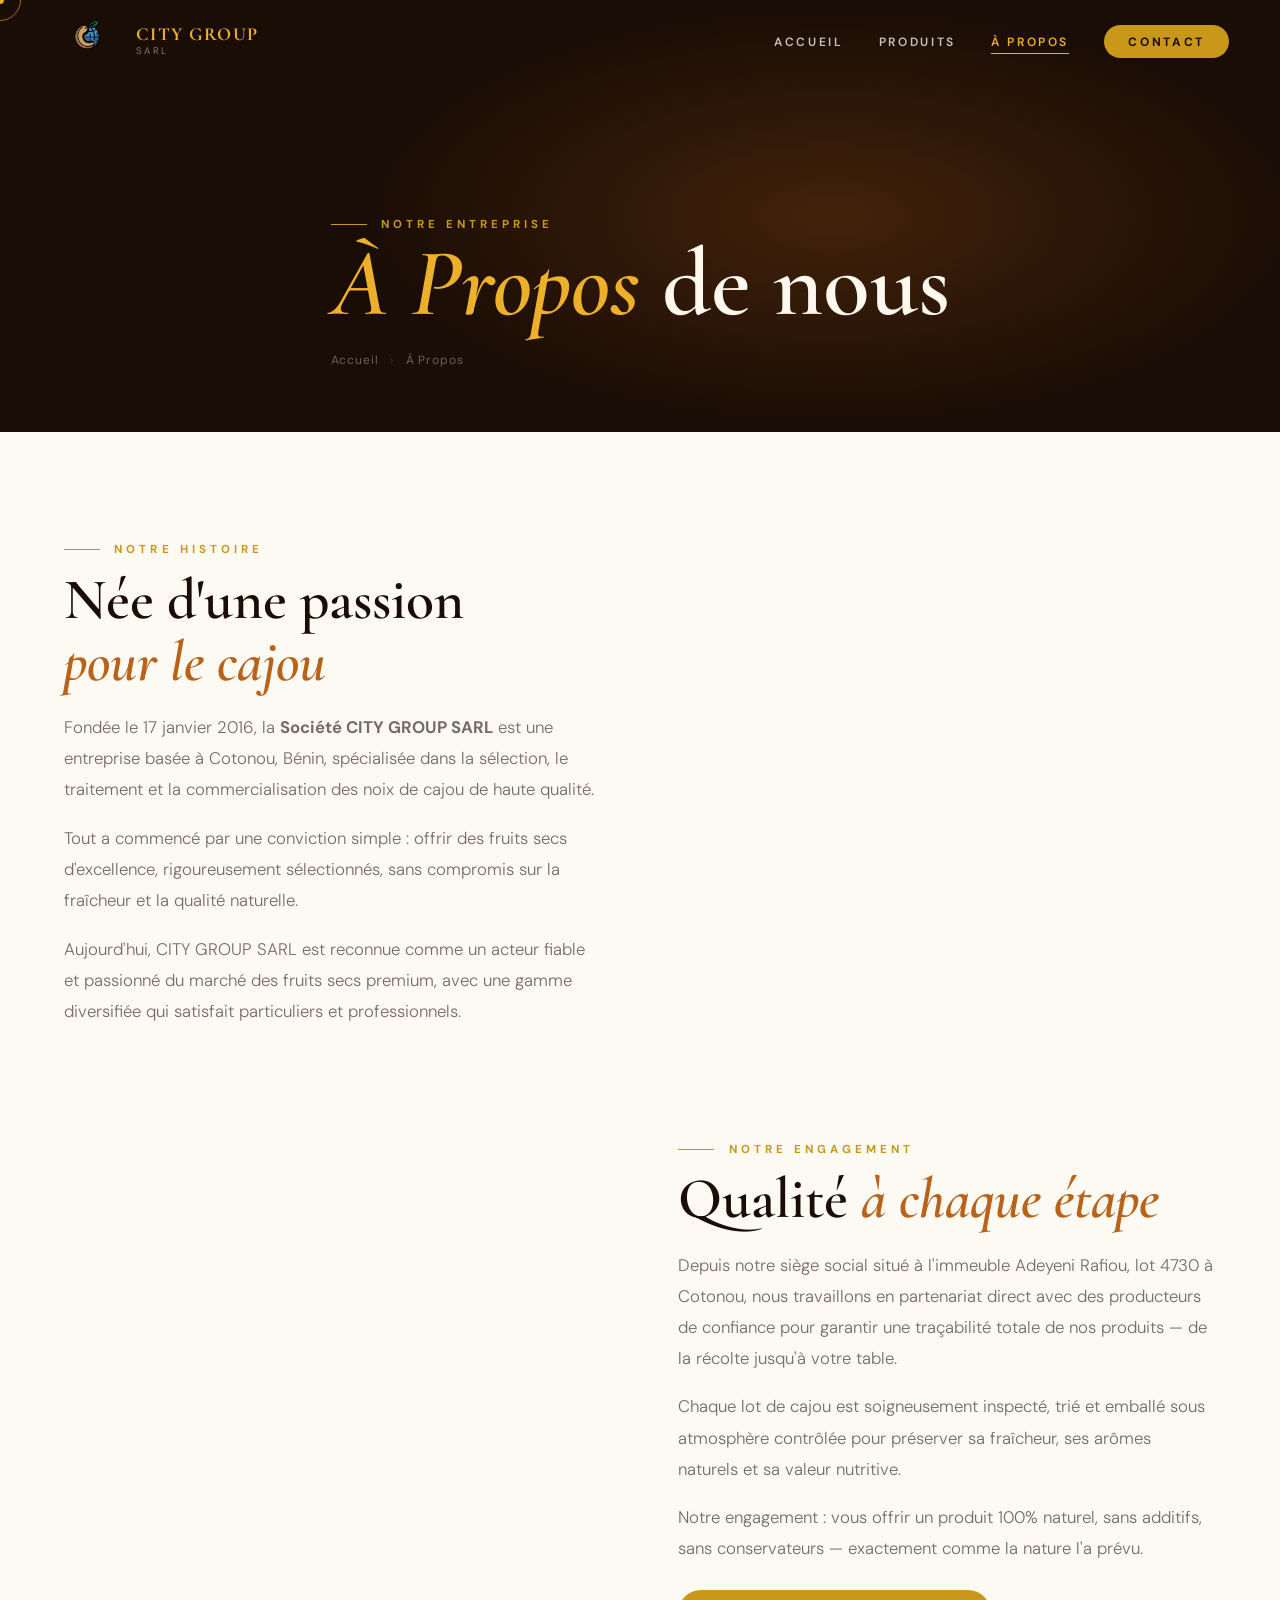
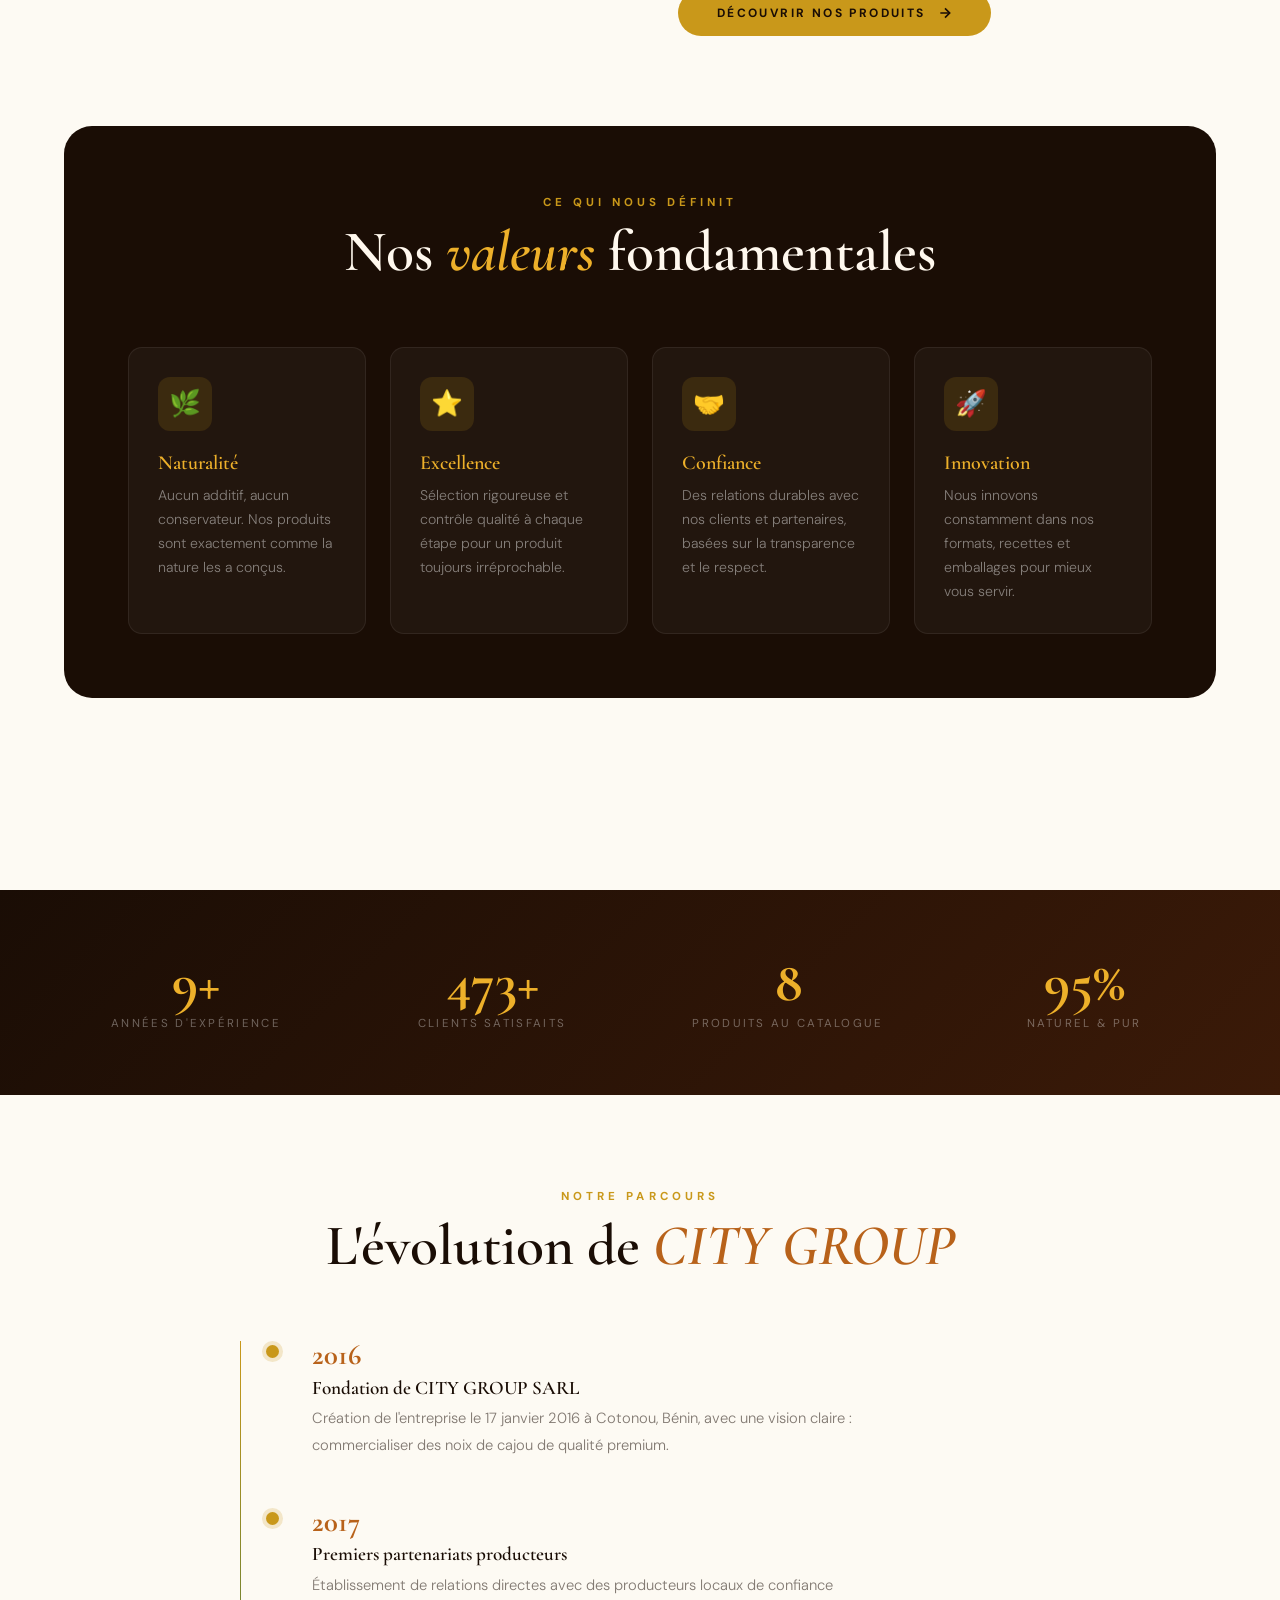
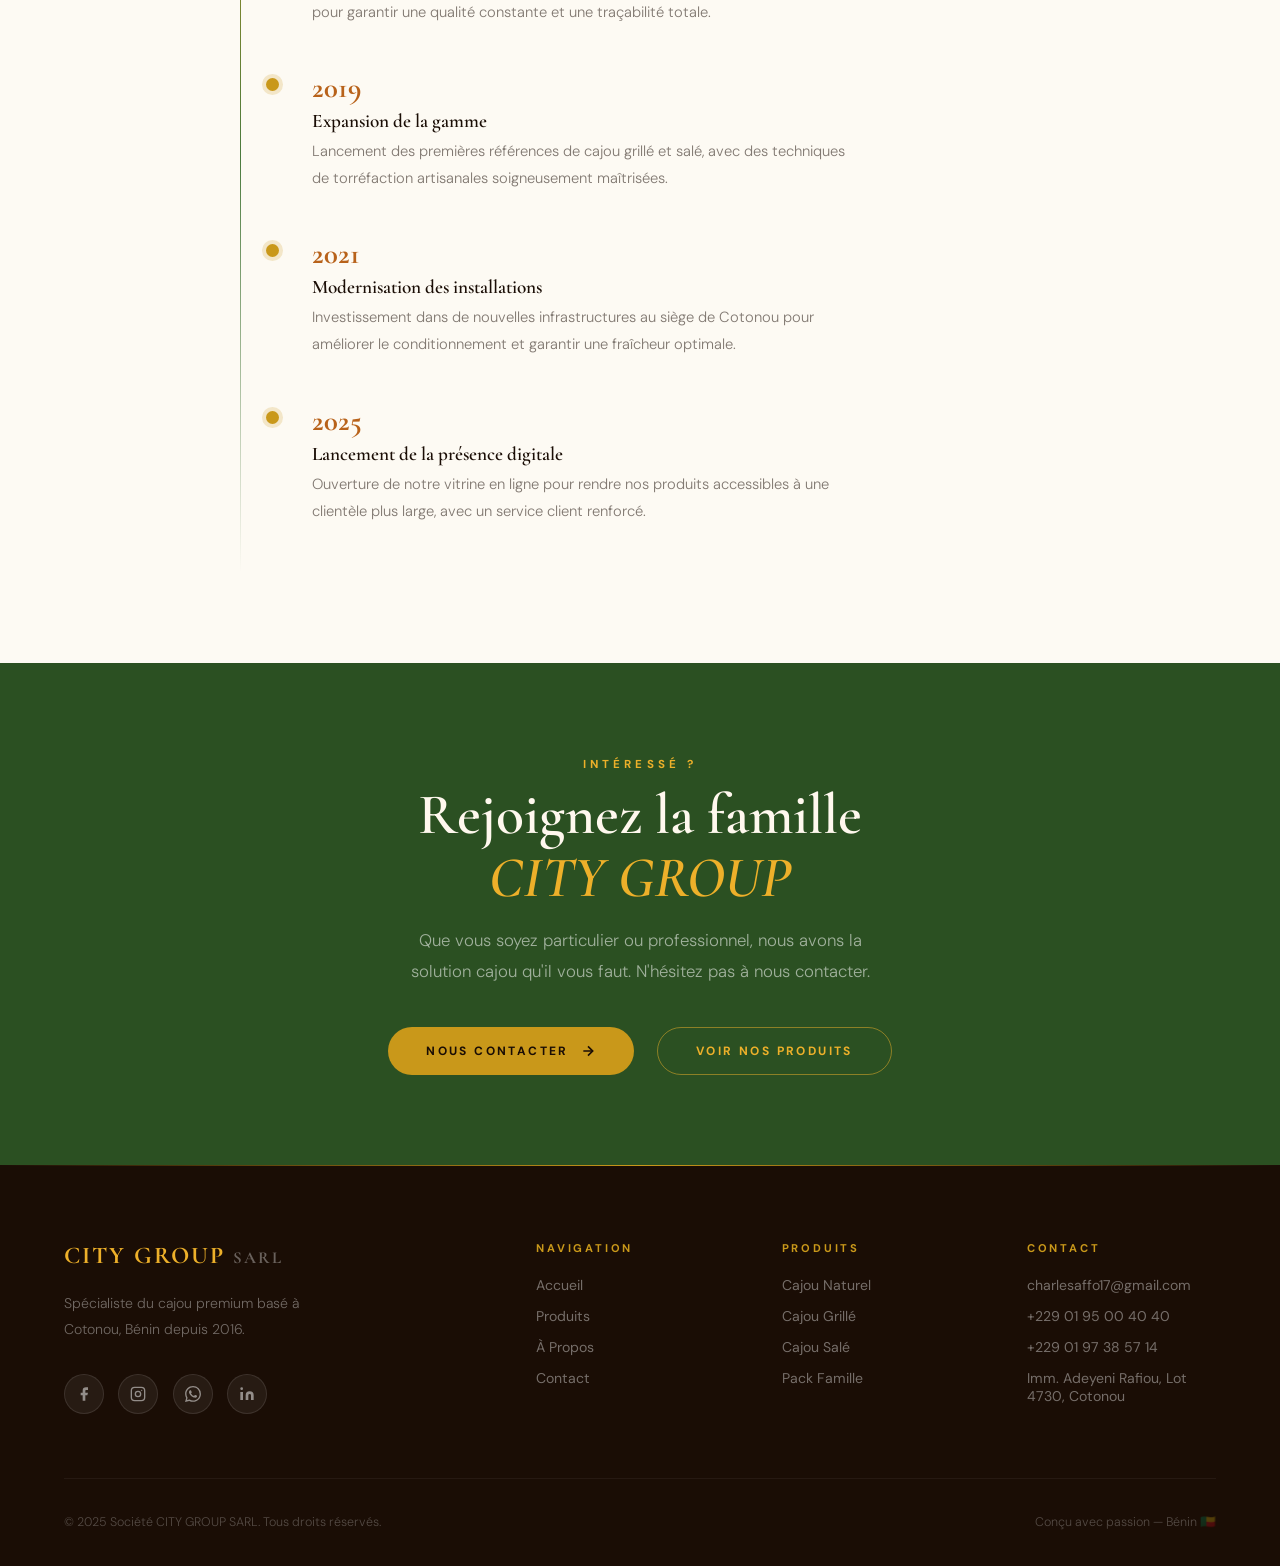
==== commit ab4a2863: "commit modification infos" ====
--- a/about.html
+++ b/about.html
@@ -121,18 +121,18 @@
           <span class="eyebrow-line eyebrow">Notre Histoire</span>
           <h2 style="margin-top:.7rem;">Née d'une passion<br/><em>pour le cajou</em></h2>
           <p>
-            Fondée en 2010, la <strong>Société CITY GROUP SARL</strong> est une entreprise
-            tunisienne spécialisée dans la sélection, le traitement et la commercialisation
+            Fondée le 17 janvier 2016, la <strong>Société CITY GROUP SARL</strong> est une entreprise
+            basée à Cotonou, Bénin, spécialisée dans la sélection, le traitement et la commercialisation
             des noix de cajou de haute qualité.
           </p>
           <p>
-            Tout a commencé par une conviction simple : les Tunisiens méritent des fruits secs
+            Tout a commencé par une conviction simple : offrir des fruits secs
             d'excellence, rigoureusement sélectionnés, sans compromis sur la fraîcheur
             et la qualité naturelle.
           </p>
           <p>
             Aujourd'hui, CITY GROUP SARL est reconnue comme un acteur fiable et passionné
-            du marché des fruits secs premium en Tunisie, avec une gamme diversifiée
+            du marché des fruits secs premium, avec une gamme diversifiée
             qui satisfait particuliers et professionnels.
           </p>
         </div>
@@ -155,7 +155,8 @@
           <span class="eyebrow-line eyebrow">Notre Engagement</span>
           <h2 style="margin-top:.7rem;">Qualité <em>à chaque étape</em></h2>
           <p>
-            Nous travaillons en partenariat direct avec des producteurs de confiance
+            Depuis notre siège social situé à l'immeuble Adeyeni Rafiou, lot 4730 à Cotonou,
+            nous travaillons en partenariat direct avec des producteurs de confiance
             pour garantir une traçabilité totale de nos produits — de la récolte jusqu'à
             votre table.
           </p>
@@ -226,7 +227,7 @@
     <div class="container">
       <div style="display:grid; grid-template-columns:repeat(4,1fr); gap:2rem; text-align:center;">
         <div data-reveal="up">
-          <div style="font-family:'Cormorant Garamond',serif; font-size:3.5rem; font-weight:700; color:var(--gold-bright); line-height:1;" data-count="14" data-suffix="+">0+</div>
+          <div style="font-family:'Cormorant Garamond',serif; font-size:3.5rem; font-weight:700; color:var(--gold-bright); line-height:1;" data-count="9" data-suffix="+">0+</div>
           <div style="font-size:.72rem; letter-spacing:.2em; text-transform:uppercase; color:rgba(255,255,255,.35); margin-top:.4rem;">Années d'expérience</div>
         </div>
         <div data-reveal="up" data-delay="1">
@@ -255,33 +256,33 @@
       <div class="timeline">
         <div class="tl-item" data-reveal="left">
           <div class="tl-dot"></div>
-          <div class="tl-year">2010</div>
+          <div class="tl-year">2016</div>
           <h4>Fondation de CITY GROUP SARL</h4>
-          <p>Création de l'entreprise avec une vision claire : apporter des fruits secs de qualité premium aux consommateurs tunisiens.</p>
+          <p>Création de l'entreprise le 17 janvier 2016 à Cotonou, Bénin, avec une vision claire : commercialiser des noix de cajou de qualité premium.</p>
         </div>
         <div class="tl-item" data-reveal="left" data-delay="1">
           <div class="tl-dot"></div>
-          <div class="tl-year">2013</div>
+          <div class="tl-year">2017</div>
+          <h4>Premiers partenariats producteurs</h4>
+          <p>Établissement de relations directes avec des producteurs locaux de confiance pour garantir une qualité constante et une traçabilité totale.</p>
+        </div>
+        <div class="tl-item" data-reveal="left" data-delay="2">
+          <div class="tl-dot"></div>
+          <div class="tl-year">2019</div>
           <h4>Expansion de la gamme</h4>
-          <p>Lancement des premières références de cajou grillé et salé, avec des techniques de torréfaction artisanales.</p>
-        </div>
-        <div class="tl-item" data-reveal="left" data-delay="2">
-          <div class="tl-dot"></div>
-          <div class="tl-year">2016</div>
-          <h4>Partenariats professionnels</h4>
-          <p>Développement de partenariats avec les grandes surfaces, restaurants et pâtisseries de renom en Tunisie.</p>
+          <p>Lancement des premières références de cajou grillé et salé, avec des techniques de torréfaction artisanales soigneusement maîtrisées.</p>
         </div>
         <div class="tl-item" data-reveal="left" data-delay="3">
           <div class="tl-dot"></div>
-          <div class="tl-year">2020</div>
+          <div class="tl-year">2021</div>
           <h4>Modernisation des installations</h4>
-          <p>Investissement dans de nouvelles infrastructures pour améliorer le conditionnement et garantir une fraîcheur optimale.</p>
+          <p>Investissement dans de nouvelles infrastructures au siège de Cotonou pour améliorer le conditionnement et garantir une fraîcheur optimale.</p>
         </div>
         <div class="tl-item" data-reveal="left" data-delay="4">
           <div class="tl-dot"></div>
-          <div class="tl-year">2024</div>
-          <h4>Lancement de la boutique en ligne</h4>
-          <p>Ouverture de notre plateforme digitale pour rendre nos produits accessibles partout en Tunisie avec livraison à domicile.</p>
+          <div class="tl-year">2025</div>
+          <h4>Lancement de la présence digitale</h4>
+          <p>Ouverture de notre vitrine en ligne pour rendre nos produits accessibles à une clientèle plus large, avec un service client renforcé.</p>
         </div>
       </div>
     </div>
@@ -316,7 +317,7 @@
       <div class="footer-grid">
         <div class="footer-brand">
           <div class="logo-name" style="font-size:1.5rem; margin-bottom:1rem; display:block;">CITY GROUP <span style="color:rgba(255,255,255,.35); font-size:.7em;">SARL</span></div>
-          <p>Spécialiste du cajou premium en Tunisie depuis 2010.</p>
+          <p>Spécialiste du cajou premium basé à Cotonou, Bénin depuis 2016.</p>
           <div class="social-row">
             <a href="#" class="s-link" aria-label="Facebook"><svg viewBox="0 0 24 24" fill="currentColor"><path d="M18 2h-3a5 5 0 00-5 5v3H7v4h3v8h4v-8h3l1-4h-4V7a1 1 0 011-1h3z"/></svg></a>
             <a href="#" class="s-link" aria-label="Instagram"><svg viewBox="0 0 24 24" fill="none" stroke="currentColor" stroke-width="2"><rect x="2" y="2" width="20" height="20" rx="5"/><circle cx="12" cy="12" r="4"/><circle cx="17.5" cy="6.5" r="1" fill="currentColor" stroke="none"/></svg></a>
@@ -326,11 +327,11 @@
         </div>
         <div class="footer-col"><h5>Navigation</h5><div class="footer-links"><a href="index.html">Accueil</a><a href="products.html">Produits</a><a href="about.html">À Propos</a><a href="contact.html">Contact</a></div></div>
         <div class="footer-col"><h5>Produits</h5><div class="footer-links"><a href="products.html">Cajou Naturel</a><a href="products.html">Cajou Grillé</a><a href="products.html">Cajou Salé</a><a href="products.html">Pack Famille</a></div></div>
-        <div class="footer-col"><h5>Contact</h5><div class="footer-links"><a href="mailto:contact@citygroup.tn">contact@citygroup.tn</a><a href="tel:+21600000000">+216 XX XXX XXX</a><a href="#">Tunis, Tunisie</a></div></div>
+        <div class="footer-col"><h5>Contact</h5><div class="footer-links"><a href="mailto:charlesaffo17@gmail.com">charlesaffo17@gmail.com</a><a href="tel:+22901950040">+229 01 95 00 40 40</a><a href="tel:+22901973857">+229 01 97 38 57 14</a><a href="#">Imm. Adeyeni Rafiou, Lot 4730, Cotonou</a></div></div>
       </div>
       <div class="footer-bottom">
         <p>© 2025 Société CITY GROUP SARL. Tous droits réservés.</p>
-        <p>Conçu avec passion — Tunisie 🇹🇳</p>
+        <p>Conçu avec passion — Bénin 🇧🇯</p>
       </div>
     </div>
   </footer>
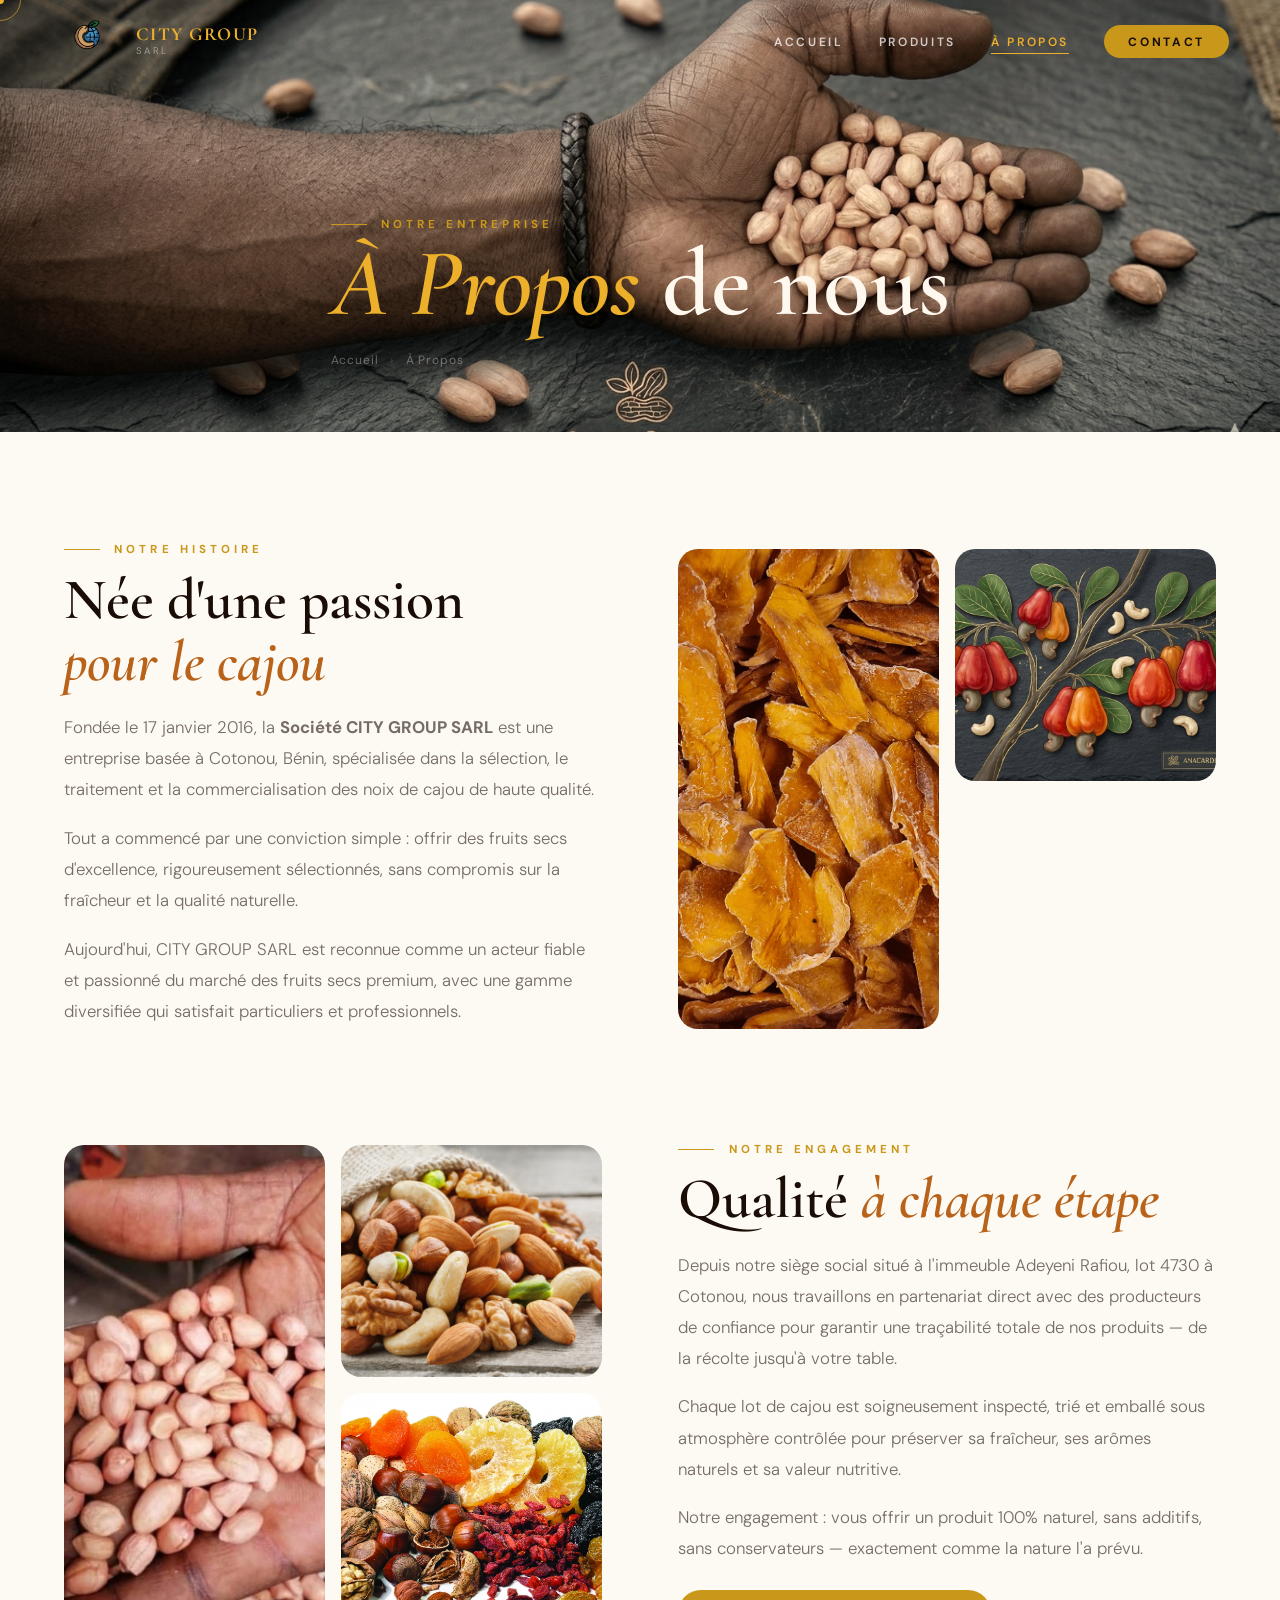
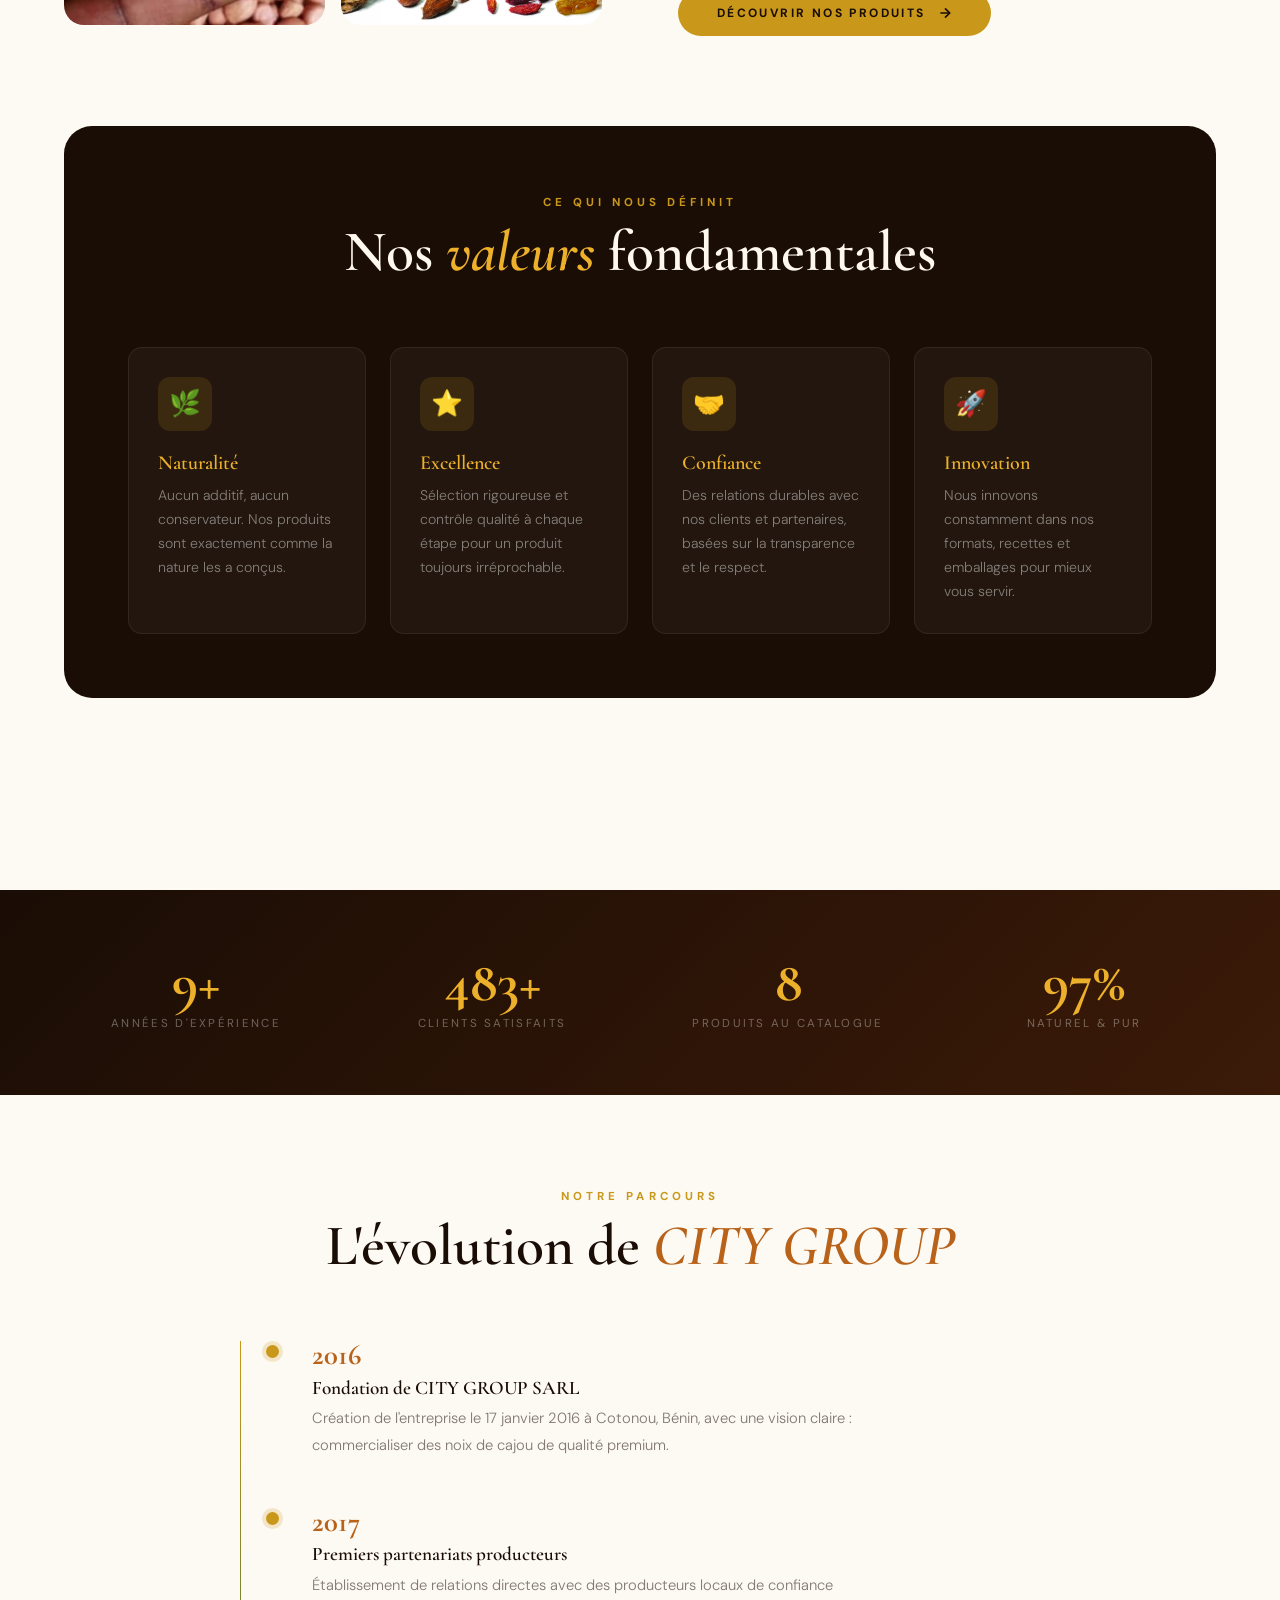
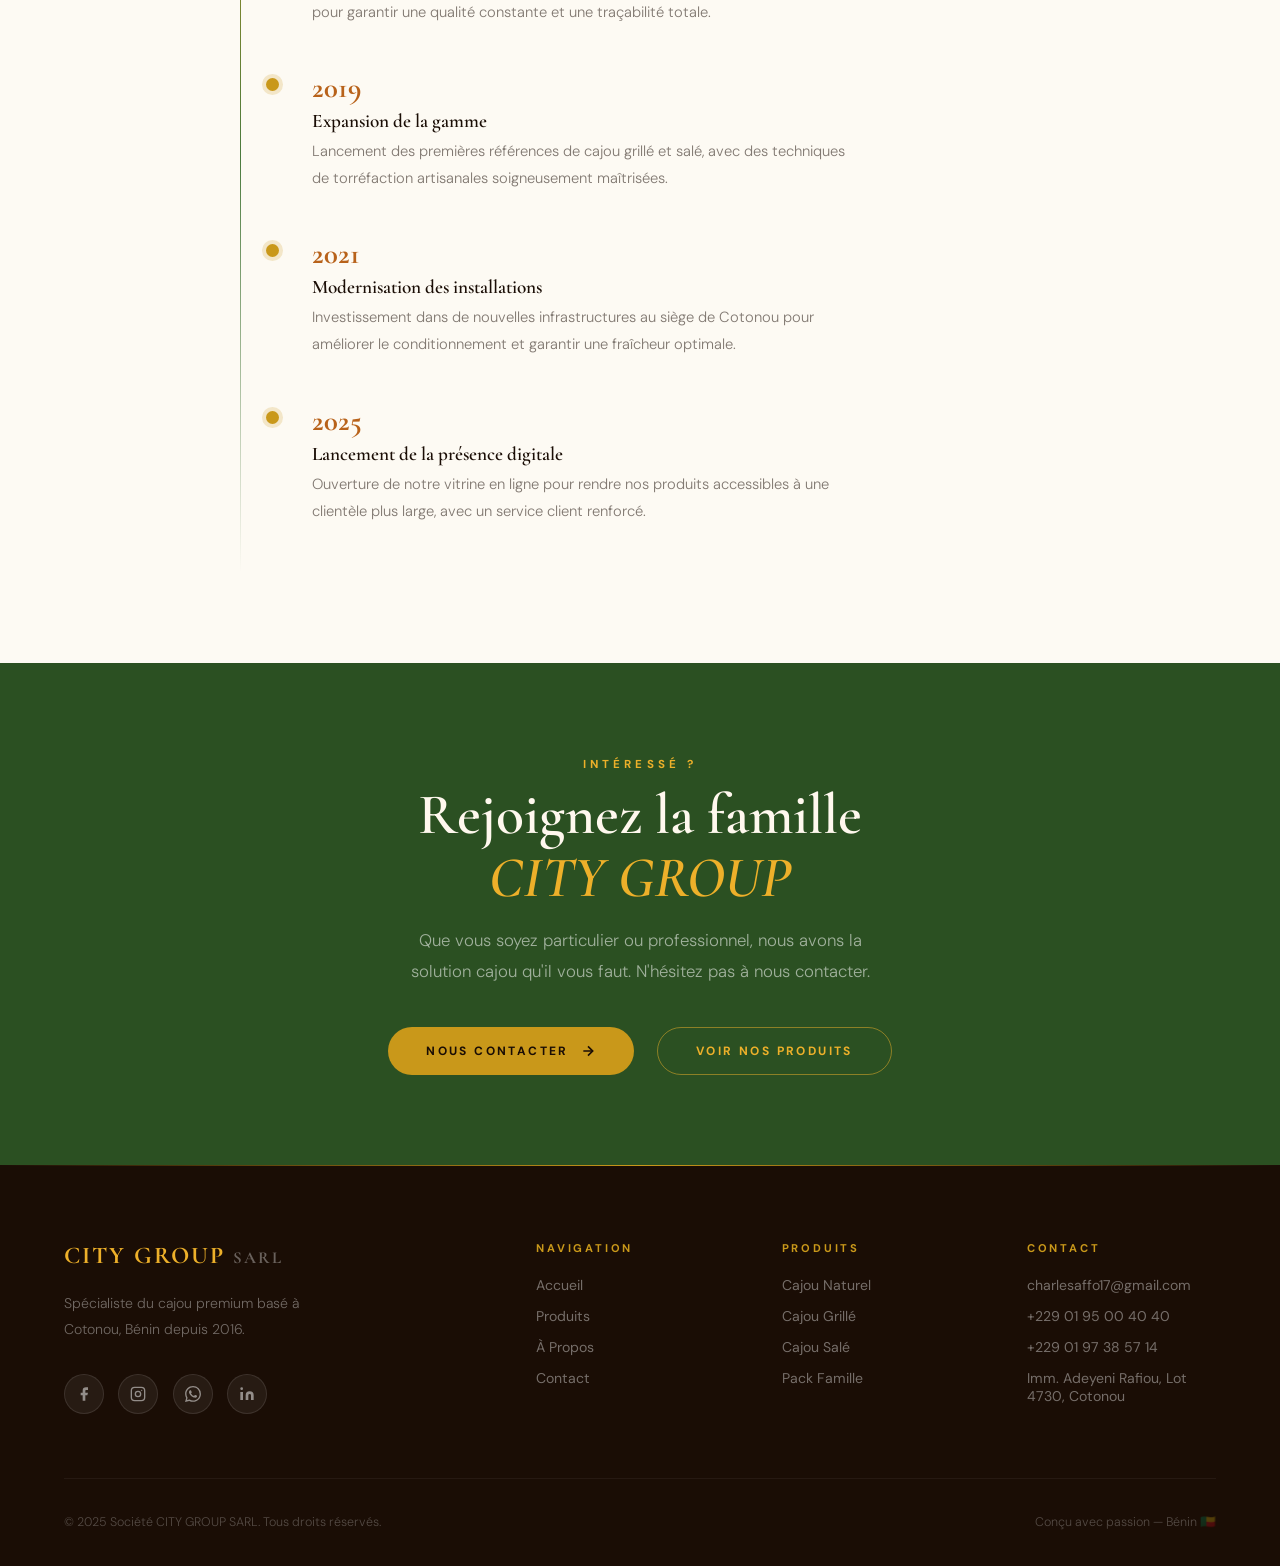
==== commit ff1af488: "commit" ====
--- a/about.html
+++ b/about.html
@@ -96,7 +96,7 @@
   <!-- PAGE HERO -->
   <section class="page-hero">
     <div class="ph-bg">
-      <img src="https://images.unsplash.com/photo-1504674900247-0877df9cc836?auto=format&fit=crop&w=1400&q=80" alt="" loading="lazy"/>
+      <img src="./assets/zazahandu.WebP" alt="" loading="lazy"/>
     </div>
     <div class="container">
       <div class="ph-content">
@@ -138,10 +138,10 @@
         </div>
         <div class="ast-imgs" data-reveal="right">
           <div class="tall">
-            <img src="https://images.unsplash.com/photo-1560518883-ce09059eeffa?auto=format&fit=crop&w=600&q=80" alt="Notre fondation" loading="lazy"/>
+            <img src="./assets/Manguesec.webp" alt="Notre fondation" loading="lazy"/>
           </div>
           <div class="short">
-            <img src="https://images.unsplash.com/photo-1563636619-e9143da7973b?auto=format&fit=crop&w=600&q=80" alt="Cajou naturel" loading="lazy"/>
+            <img src="./assets/fruits-cajou.WebP" alt="Cajou naturel" loading="lazy"/>
           </div>
           <div class="short">
             <img src="https://images.unsplash.com/photo-1511690656952-34342bb7c2f2?auto=format&fit=crop&w=600&q=80" alt="Sélection" loading="lazy"/>
@@ -176,13 +176,13 @@
         </div>
         <div class="ast-imgs" data-reveal="left">
           <div class="tall">
-            <img src="https://images.unsplash.com/photo-1578662996442-48f60103fc96?auto=format&fit=crop&w=600&q=80" alt="Processus qualité" loading="lazy"/>
+            <img src="./assets/zahandu.WebP" alt="Processus qualité" loading="lazy"/>
           </div>
           <div class="short">
-            <img src="https://images.unsplash.com/photo-1615485290382-441e4d049cb5?auto=format&fit=crop&w=600&q=80" alt="Produits" loading="lazy"/>
+            <img src="./assets/Fruits-secs.webp" alt="Produits" loading="lazy"/>
           </div>
           <div class="short">
-            <img src="https://images.unsplash.com/photo-1606923829579-0cb981a83e2e?auto=format&fit=crop&w=600&q=80" alt="Emballage" loading="lazy"/>
+            <img src="./assets/Fruits-secs2.webp" alt="Emballage" loading="lazy"/>
           </div>
         </div>
       </div>
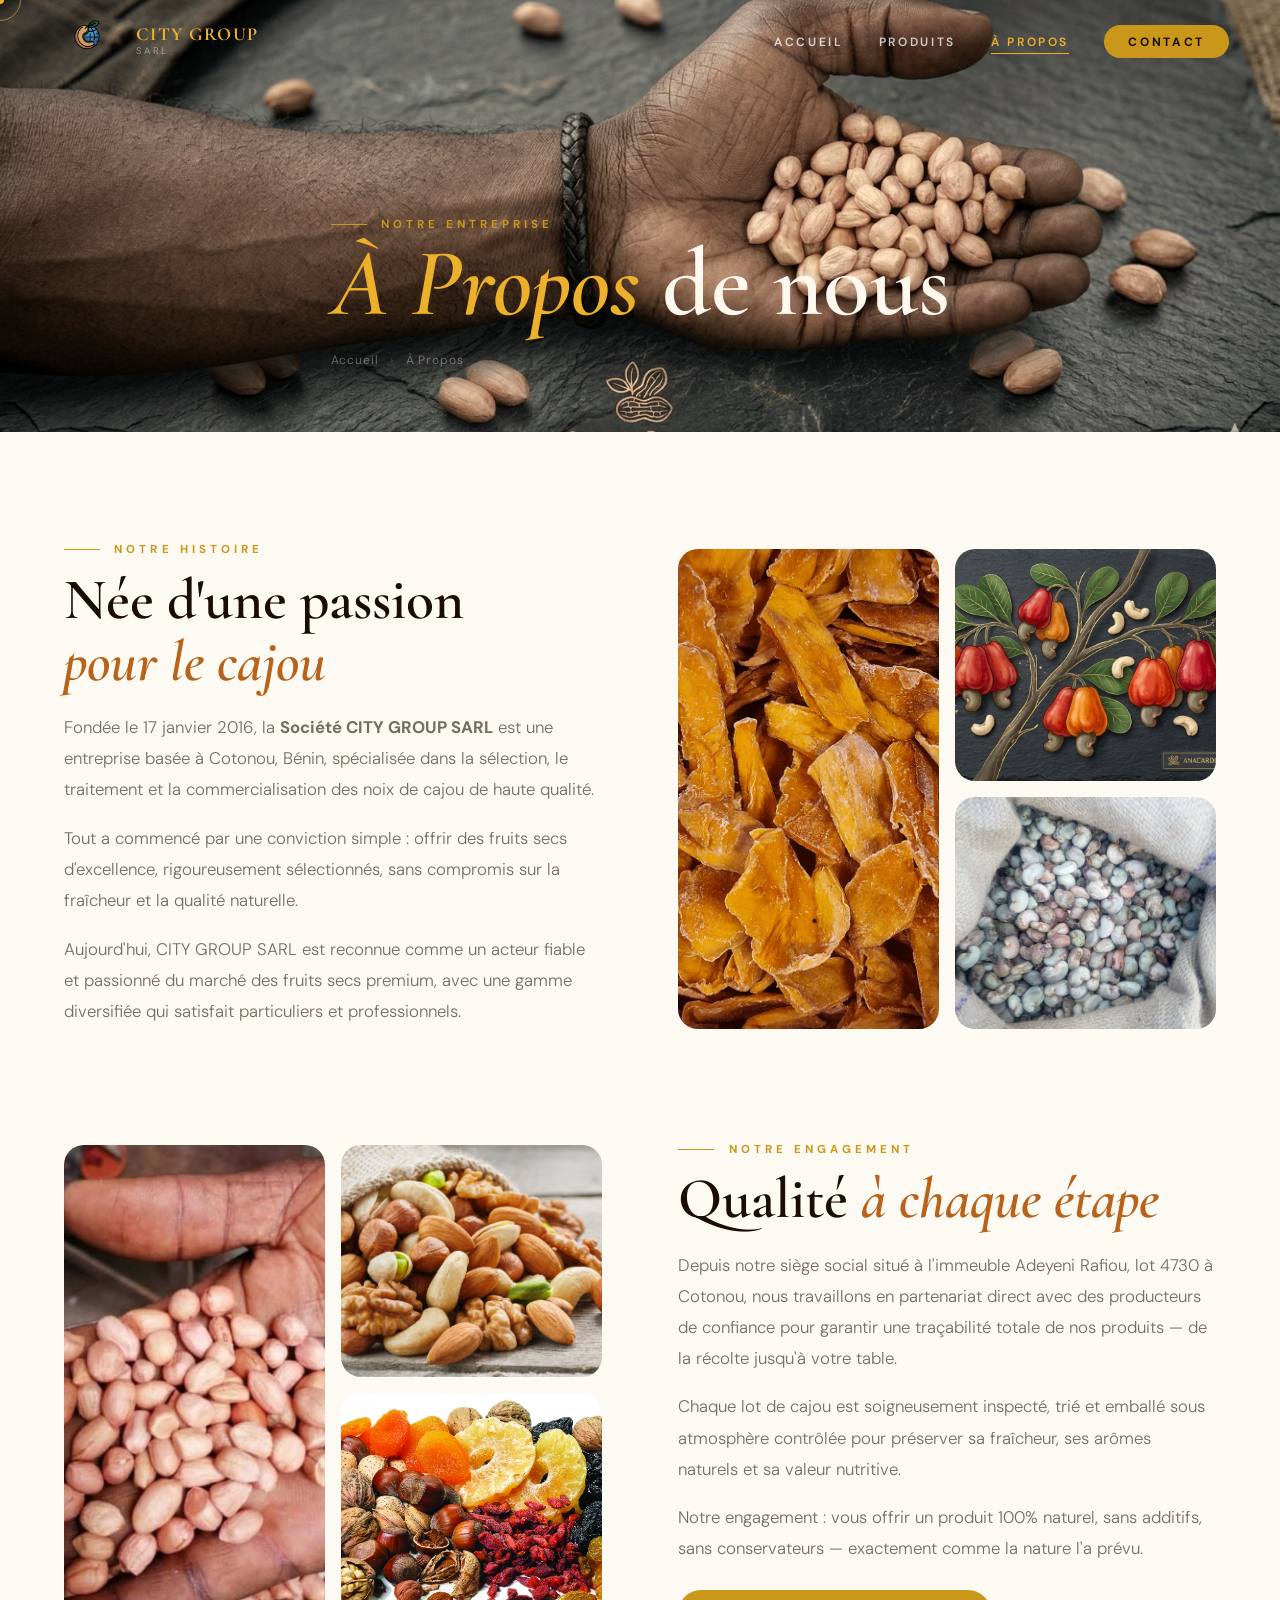
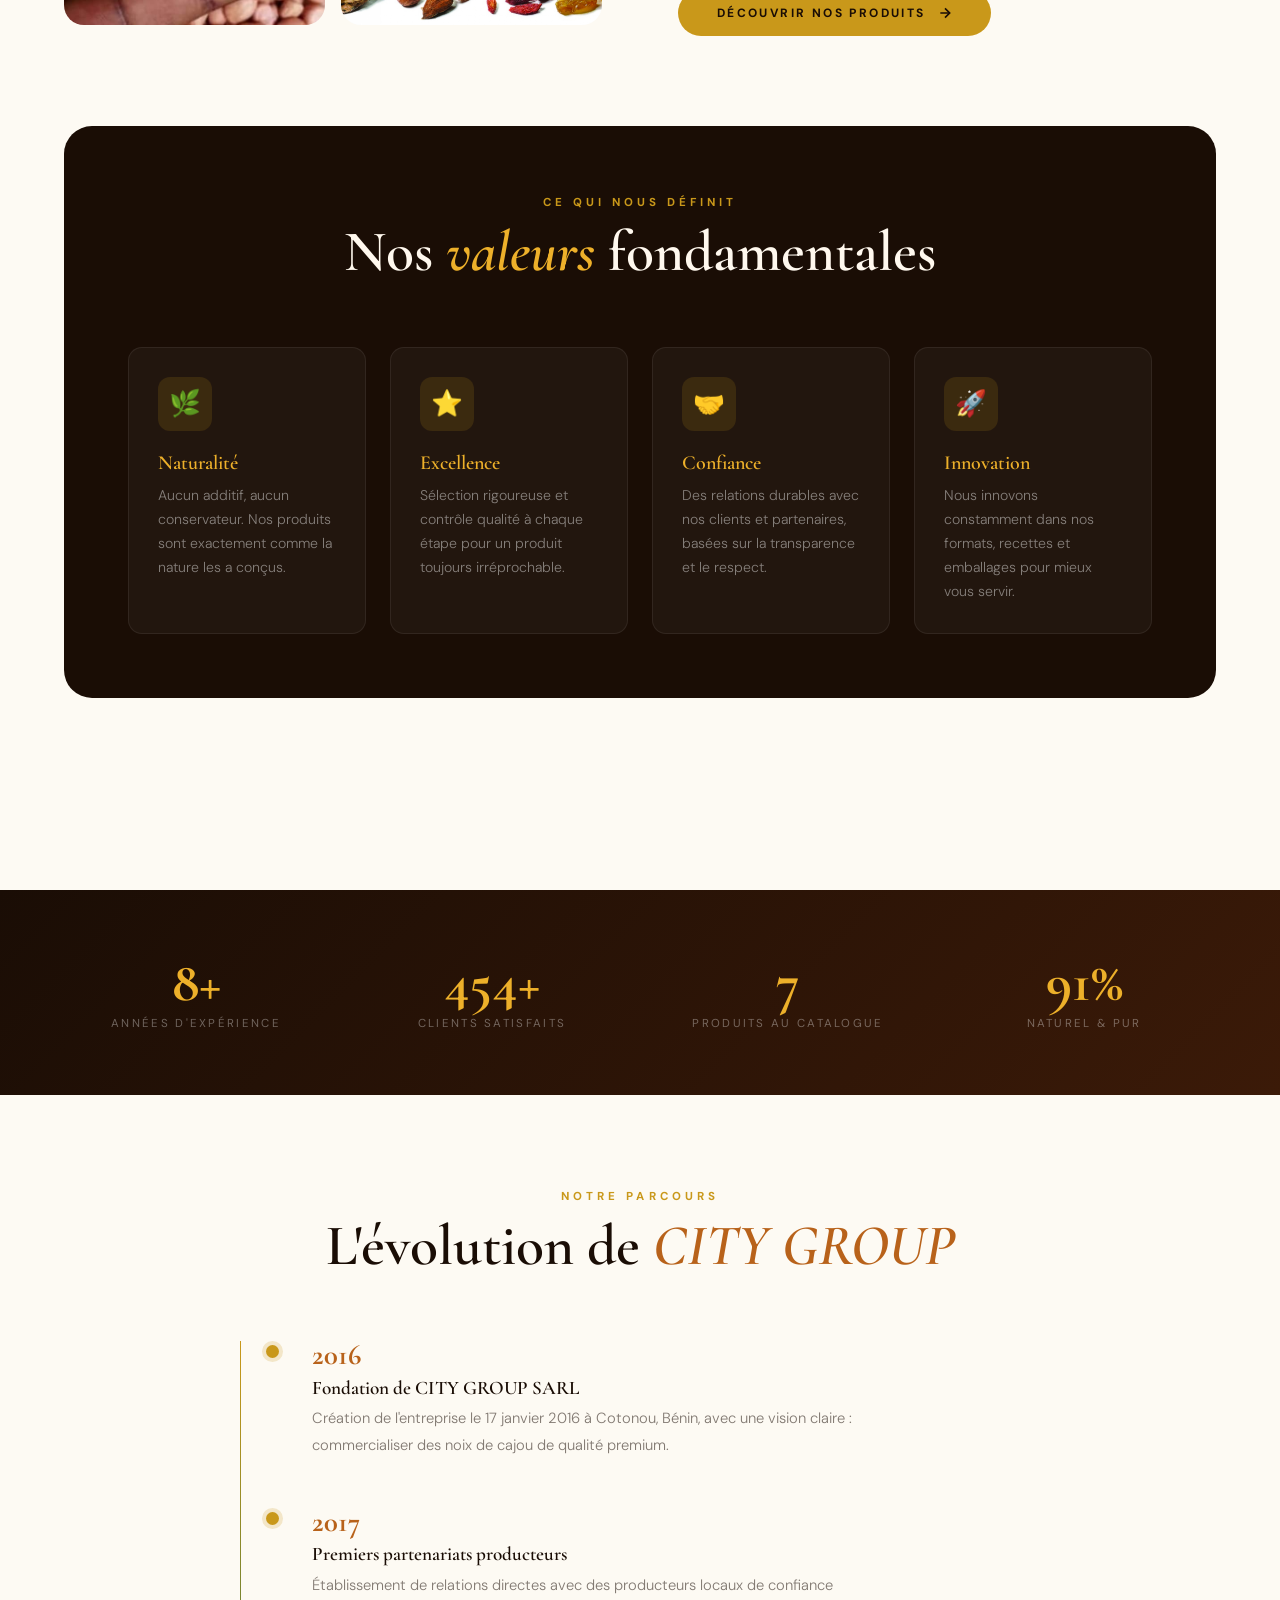
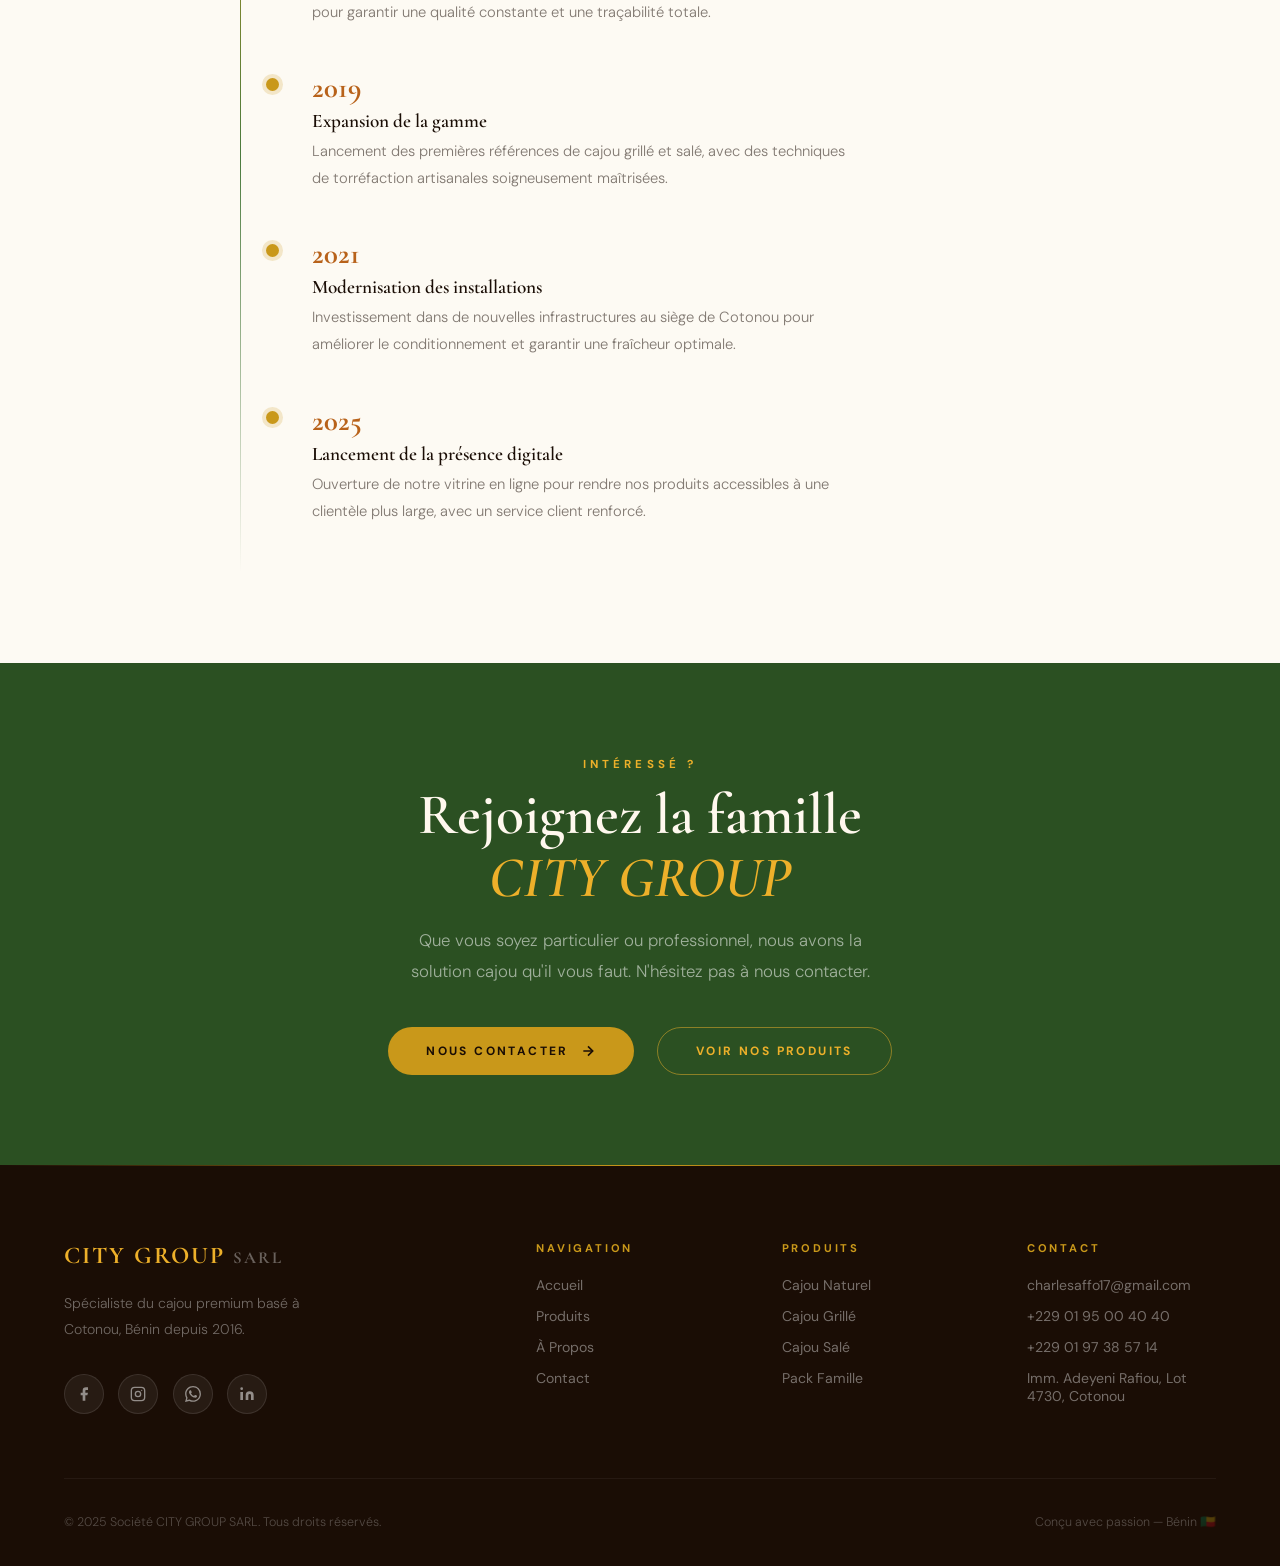
==== commit b5fac943: "update about" ====
--- a/about.html
+++ b/about.html
@@ -144,7 +144,7 @@
             <img src="./assets/fruits-cajou.WebP" alt="Cajou naturel" loading="lazy"/>
           </div>
           <div class="short">
-            <img src="https://images.unsplash.com/photo-1511690656952-34342bb7c2f2?auto=format&fit=crop&w=600&q=80" alt="Sélection" loading="lazy"/>
+            <img src="./assets/img8.WebP" alt="Sélection" loading="lazy"/>
           </div>
         </div>
       </div>
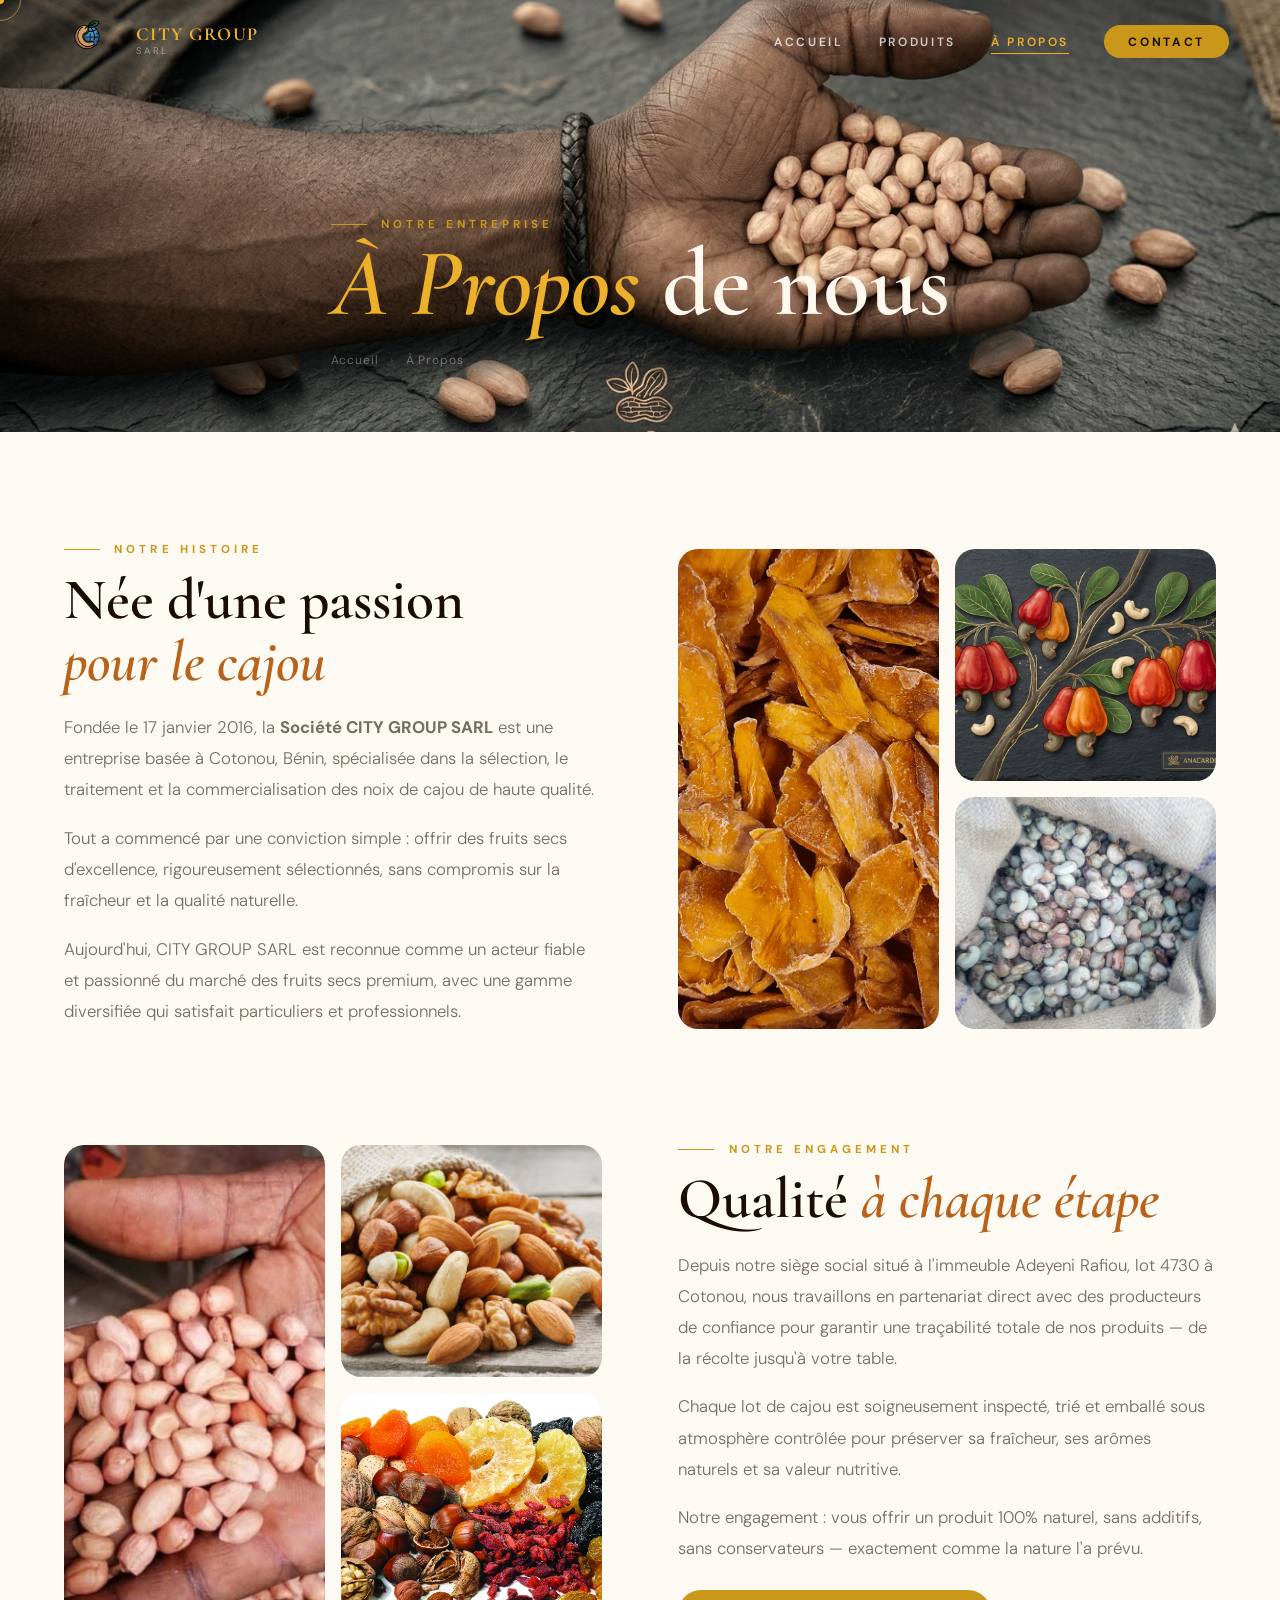
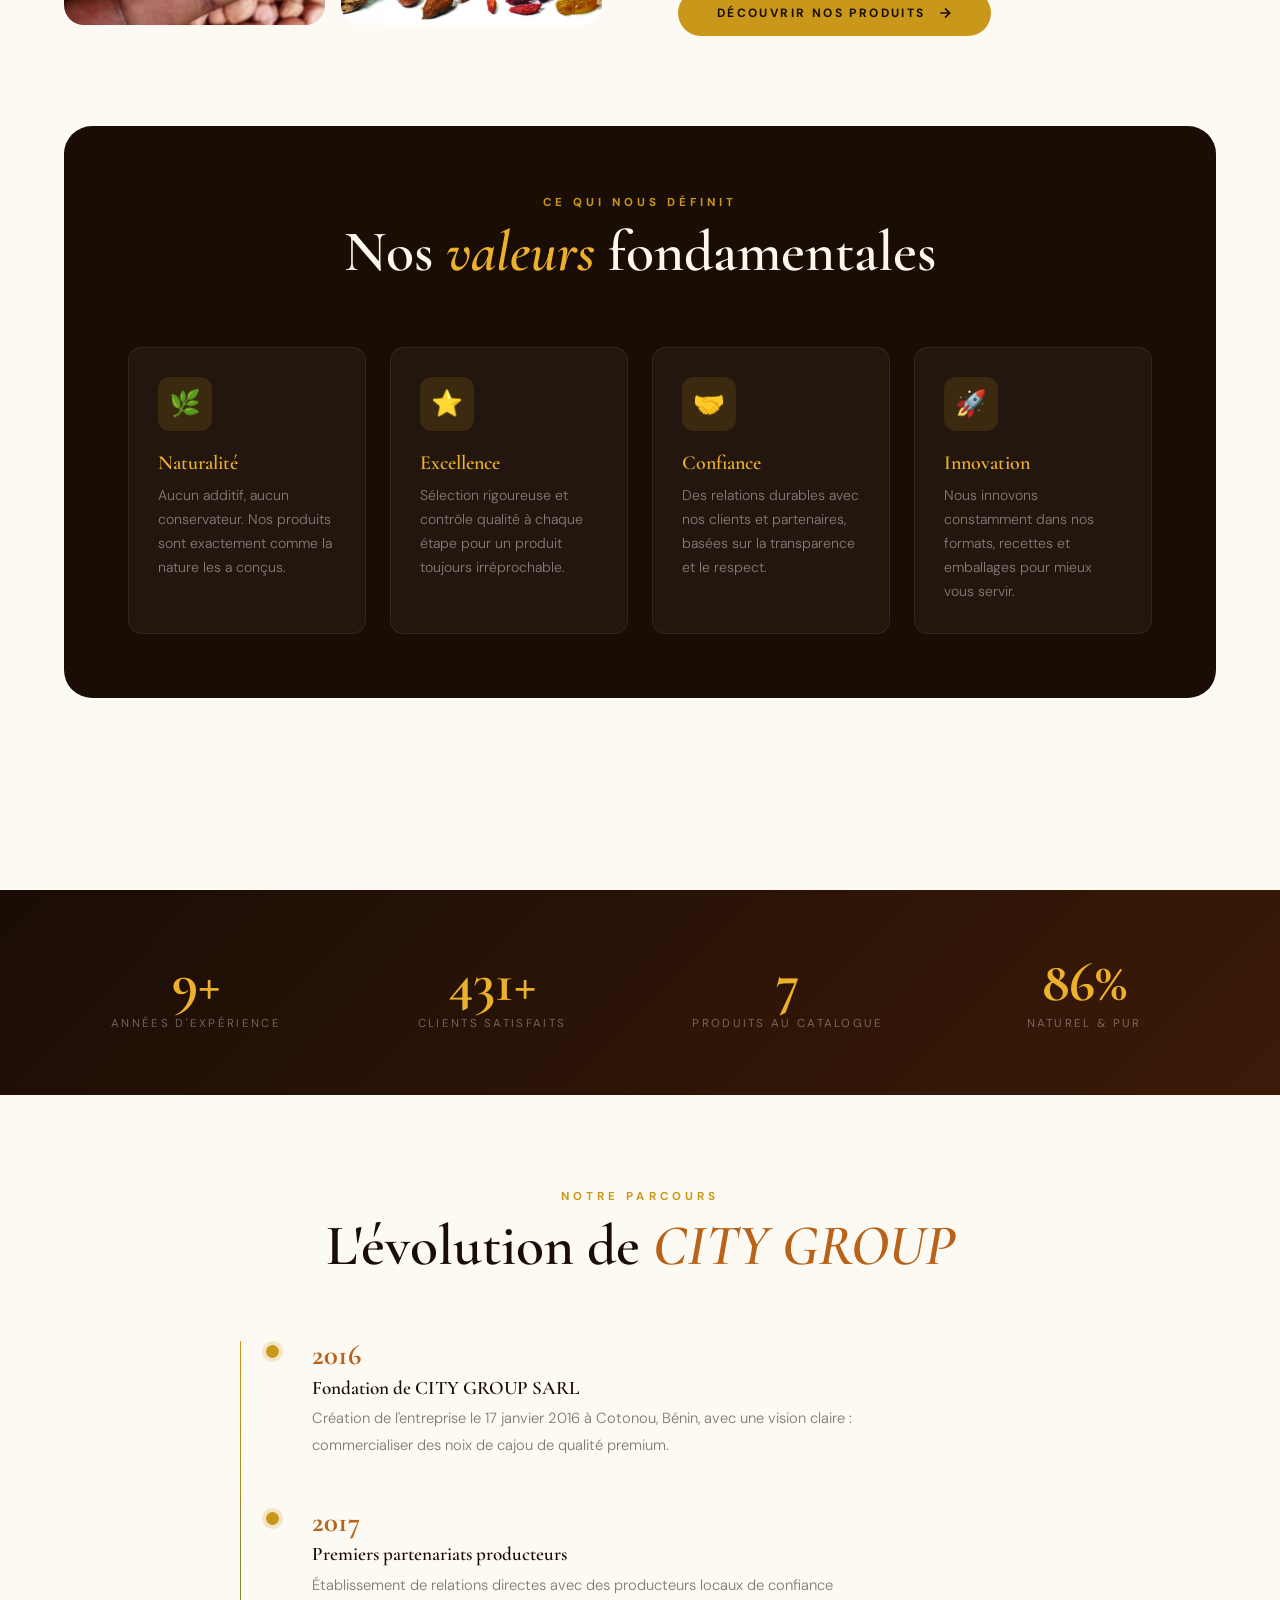
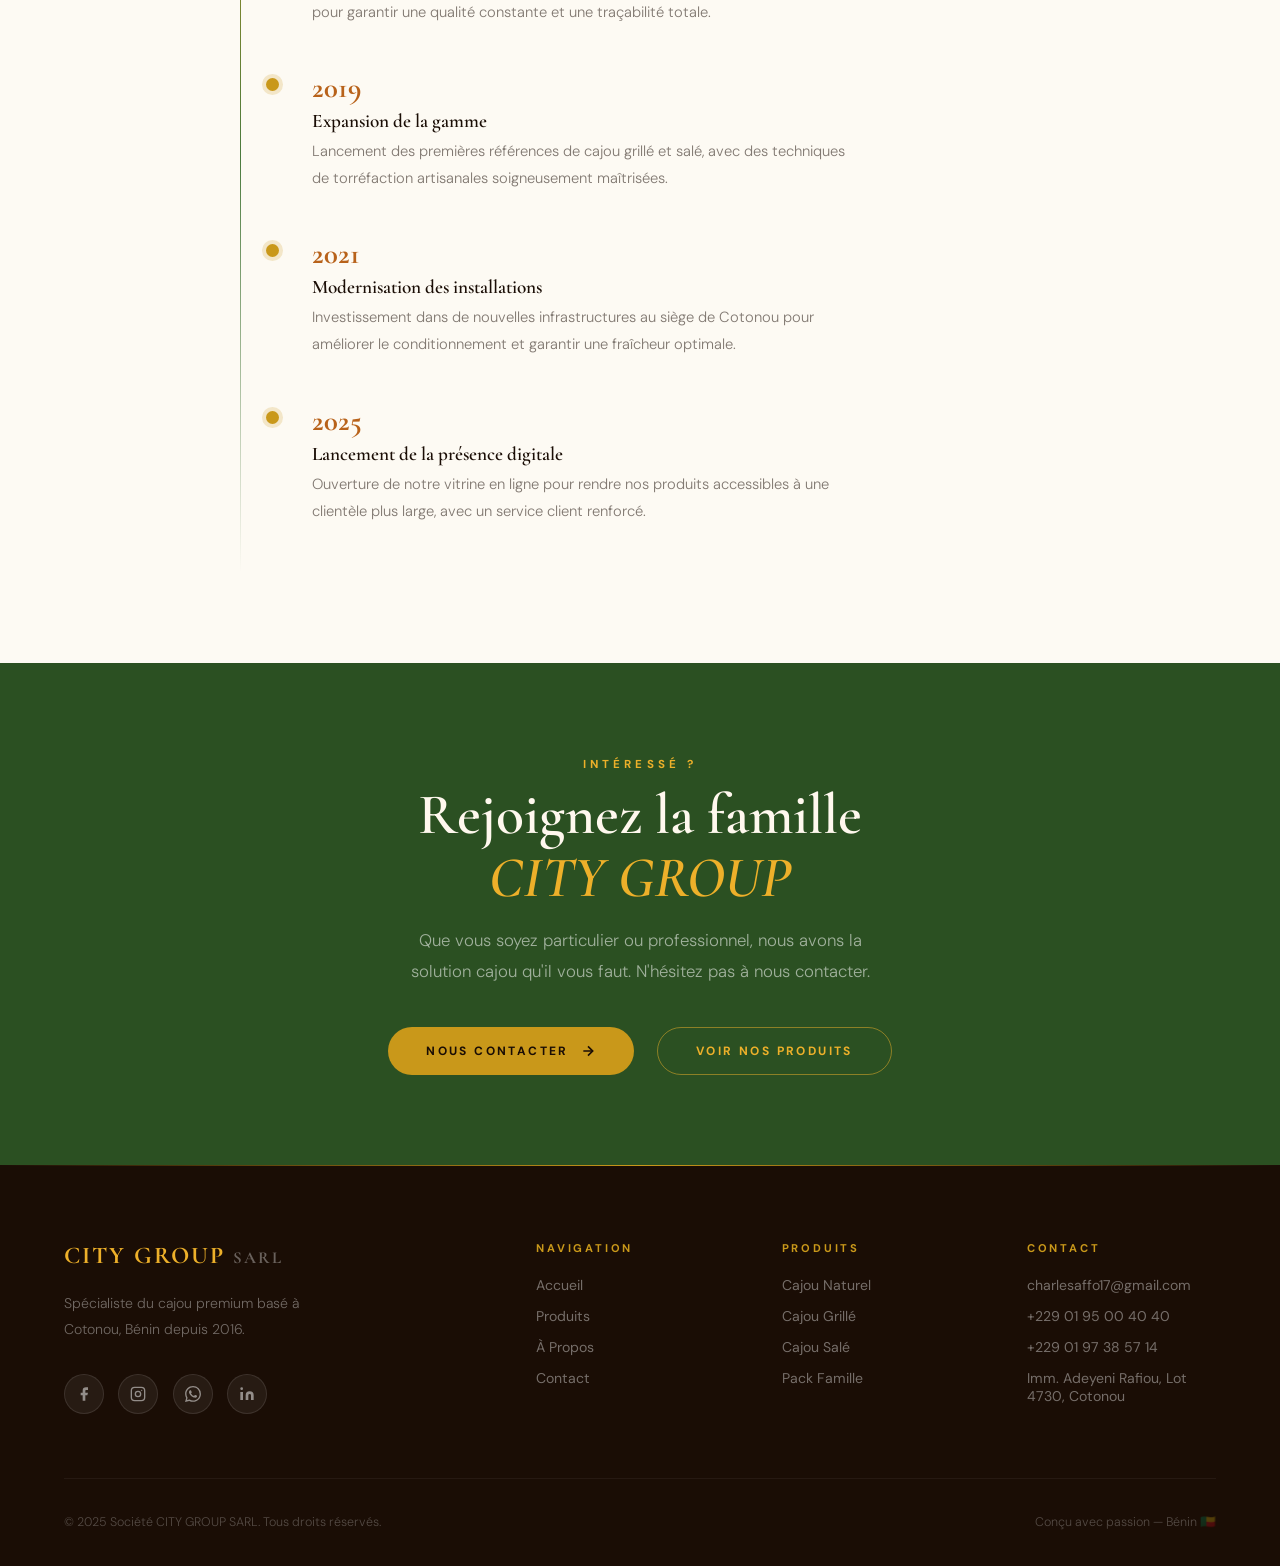
==== commit 9426d527: "9->10 ans" ====
--- a/about.html
+++ b/about.html
@@ -227,7 +227,7 @@
     <div class="container">
       <div style="display:grid; grid-template-columns:repeat(4,1fr); gap:2rem; text-align:center;">
         <div data-reveal="up">
-          <div style="font-family:'Cormorant Garamond',serif; font-size:3.5rem; font-weight:700; color:var(--gold-bright); line-height:1;" data-count="9" data-suffix="+">0+</div>
+          <div style="font-family:'Cormorant Garamond',serif; font-size:3.5rem; font-weight:700; color:var(--gold-bright); line-height:1;" data-count="10" data-suffix="+">0+</div>
           <div style="font-size:.72rem; letter-spacing:.2em; text-transform:uppercase; color:rgba(255,255,255,.35); margin-top:.4rem;">Années d'expérience</div>
         </div>
         <div data-reveal="up" data-delay="1">
--- a/css/style.css
+++ b/css/style.css
@@ -232,19 +232,46 @@
 .nav-mobile {
   position:fixed; inset:0;
   background: var(--espresso);
-  display:flex; flex-direction:column;
-  align-items:center; justify-content:center;
+  display:flex;
+  flex-direction:column;
+  align-items:center;
+  justify-content:center;
   z-index:10;
   transform:translateY(-100%);
   transition:transform .65s var(--ease-out);
+  padding: 2rem;
 }
 .nav-mobile.open { transform:translateY(0); }
+.nav-mobile ul {
+  display:flex !important;
+  flex-direction:column !important;
+  align-items:center !important;
+  gap:.5rem !important;
+  width:100%;
+  list-style:none;
+  padding:0; margin:0;
+}
+.nav-mobile li {
+  display:block !important;
+  width:100%;
+  text-align:center;
+}
 .nav-mobile .nav-link {
-  font-family:'Cormorant Garamond',serif;
-  font-size: clamp(2rem,6vw,3rem);
-  font-weight:600; letter-spacing:.04em;
-  color:rgba(255,255,255,.75);
-  margin:.5rem 0;
+  display:block !important;
+  font-family:'DM Sans', sans-serif !important;
+  font-size:1rem !important;
+  font-weight:600 !important;
+  letter-spacing:.2em !important;
+  text-transform:uppercase !important;
+  color:rgba(255,255,255,.75) !important;
+  padding:.9rem 1.5rem !important;
+  border-bottom:1px solid rgba(255,255,255,.07) !important;
+  transition:color .3s ease, background .3s ease !important;
+  border-radius:8px;
+}
+.nav-mobile .nav-link:hover {
+  color:var(--gold-bright) !important;
+  background:rgba(255,255,255,.05) !important;
 }
 
 /* ===== BUTTONS ===== */
@@ -759,19 +786,84 @@
   .ast-imgs { height:320px; }
 }
 @media (max-width: 768px) {
-  .nav-menu { display:none; }
+  .navbar .nav-menu { display:none; }
   .hamburger { display:flex; }
   .hero-photo { width:100%; opacity:.25; }
   .products-grid-3, .products-full { grid-template-columns:1fr; }
   .values-grid { grid-template-columns:1fr 1fr; }
   .footer-grid { grid-template-columns:1fr; gap:2rem; }
   .form-row-2 { grid-template-columns:1fr; }
-  .stats-row { grid-template-columns:1fr; gap:1rem; }
   body { cursor:auto; }
   .cursor { display:none; }
-}
+  h1 { font-size:clamp(2.2rem,9vw,4rem) !important; }
+  h2 { font-size:clamp(1.6rem,6vw,2.5rem) !important; }
+
+  /* ── ABOUT TEASER mobile ── */
+  .sec-about-teaser { padding:3rem 0 !important; }
+  .about-layout {
+    grid-template-columns:1fr !important;
+    gap:2rem !important;
+    width:100%;
+  }
+  .about-visual { width:100%; }
+  .about-main-img {
+    aspect-ratio:16/9 !important;
+    border-radius:14px !important;
+    width:100%;
+  }
+  .about-accent-img, .about-spin-badge { display:none !important; }
+  .about-text {
+    width:100%;
+    padding:0 !important;
+    word-break:break-word;
+    overflow-wrap:break-word;
+  }
+  .about-text .sec-title { font-size:clamp(1.8rem,7vw,2.8rem) !important; }
+  .about-text p { font-size:.9rem !important; margin:1rem 0 !important; }
+  .stats-row {
+    grid-template-columns:repeat(3,1fr) !important;
+    gap:.6rem !important;
+    padding:1rem .8rem !important;
+  }
+  .stat-n { font-size:1.6rem !important; }
+  .stat-l { font-size:.55rem !important; letter-spacing:.05em !important; }
+  .about-videos {
+    flex-direction:column !important;
+    gap:.8rem !important;
+    margin-top:1.2rem !important;
+    width:100%;
+  }
+  .about-videos video {
+    width:100% !important;
+    height:240px !important;
+    border-radius:12px !important;
+  }
+
+  /* ── About page mobile ── */
+  .about-story-layout { grid-template-columns:1fr !important; gap:2rem; }
+  .ast-imgs { height:240px !important; }
+  .ast-imgs .tall, .ast-imgs .short { border-radius:12px; }
+  .values-block { padding:2rem 1.2rem !important; border-radius:16px; }
+  .values-grid { grid-template-columns:1fr !important; gap:1rem; }
+  .val-card { padding:1.2rem !important; }
+  .timeline { padding-left:1.2rem !important; }
+  .tl-item { padding:0 0 2rem 1.5rem !important; }
+  .sec-about { padding:3rem 0 !important; }
+  .ph-content h1 { font-size:clamp(2rem,8vw,3rem) !important; }
+
+  /* ── General ── */
+  .contact-card-big { padding:1.8rem !important; }
+  .footer-brand img { height:55px !important; }
+  .sec-products-preview { padding:3rem 0 !important; }
+}
+
 @media (max-width: 480px) {
   .values-grid { grid-template-columns:1fr; }
   .hero-actions { flex-direction:column; align-items:flex-start; }
   .contact-card-big { border-radius:20px; }
-}
+  .nav-mobile .nav-link { font-size:.9rem !important; padding:.8rem 1rem !important; }
+  .container { padding:0 1rem !important; }
+  .stats-row { grid-template-columns:1fr !important; gap:.8rem !important; }
+  .stat-n { font-size:2rem !important; }
+  .about-videos video { height:200px !important; }
+}
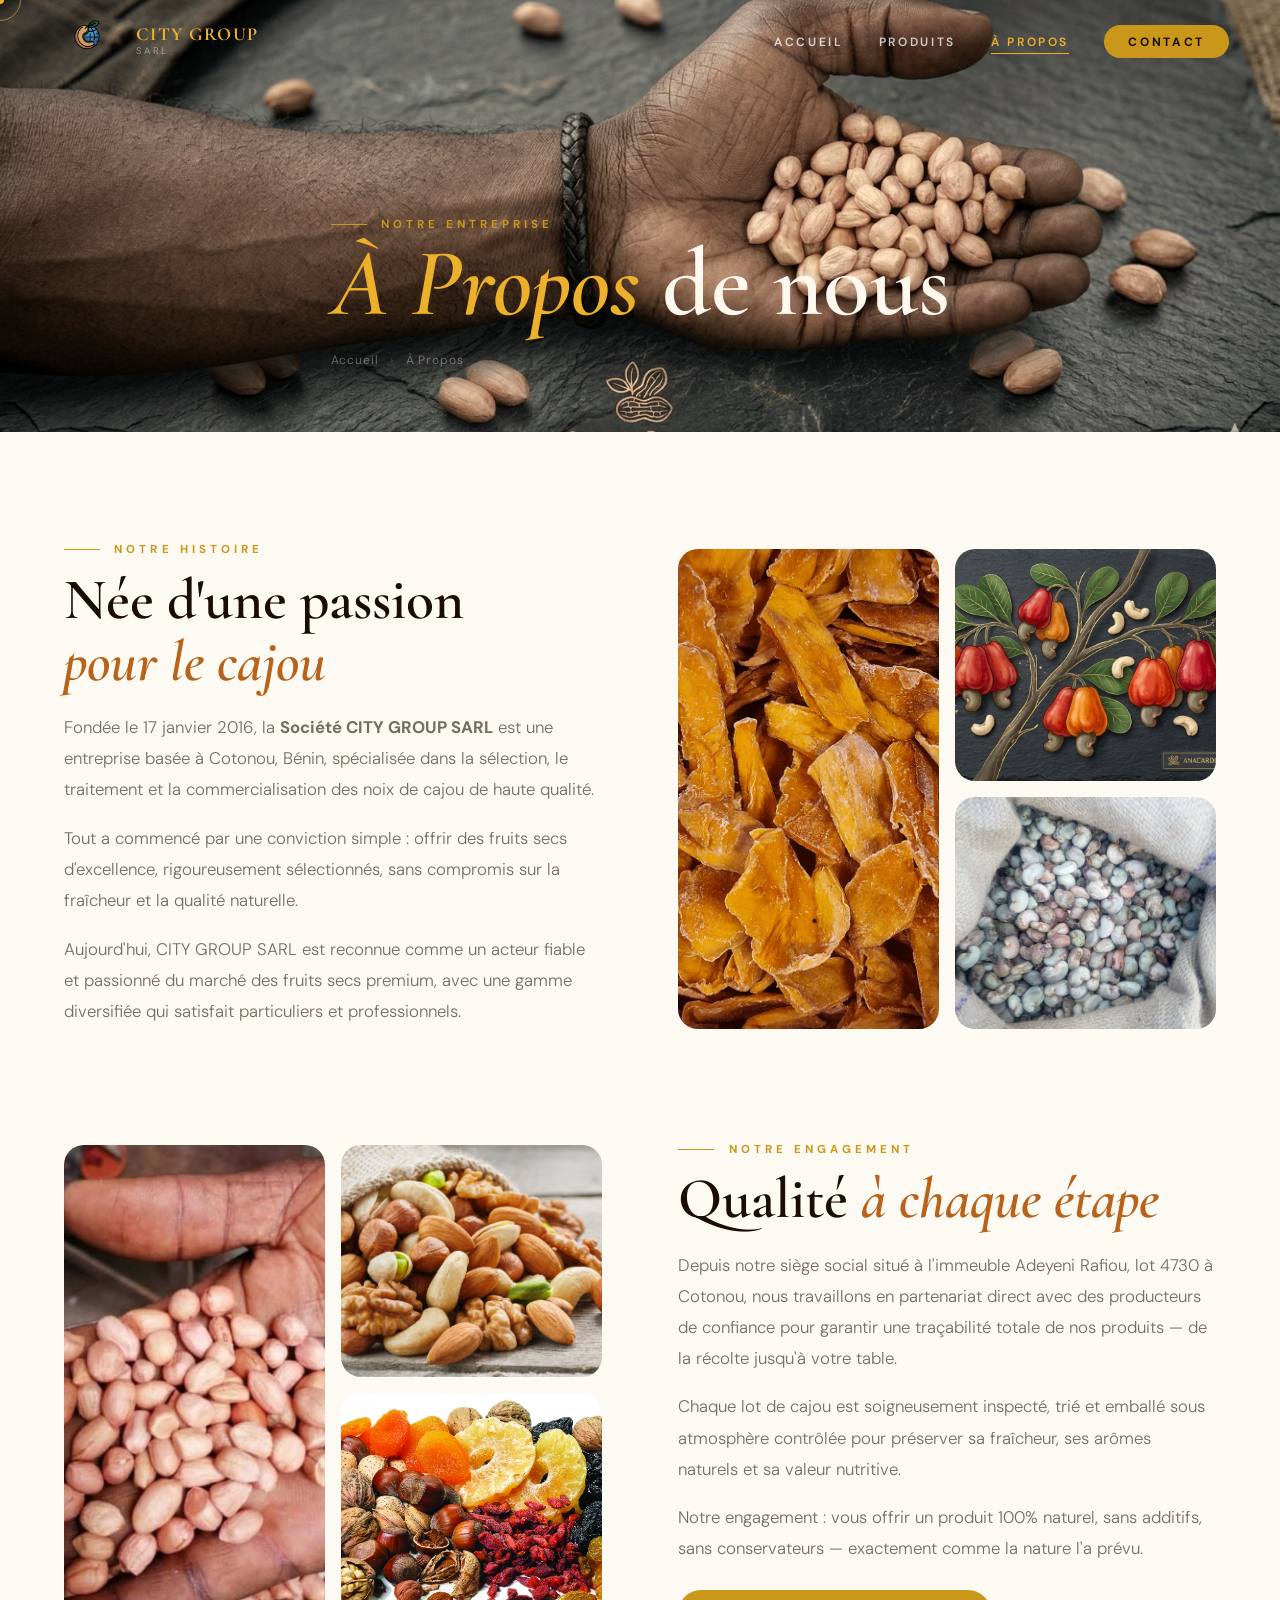
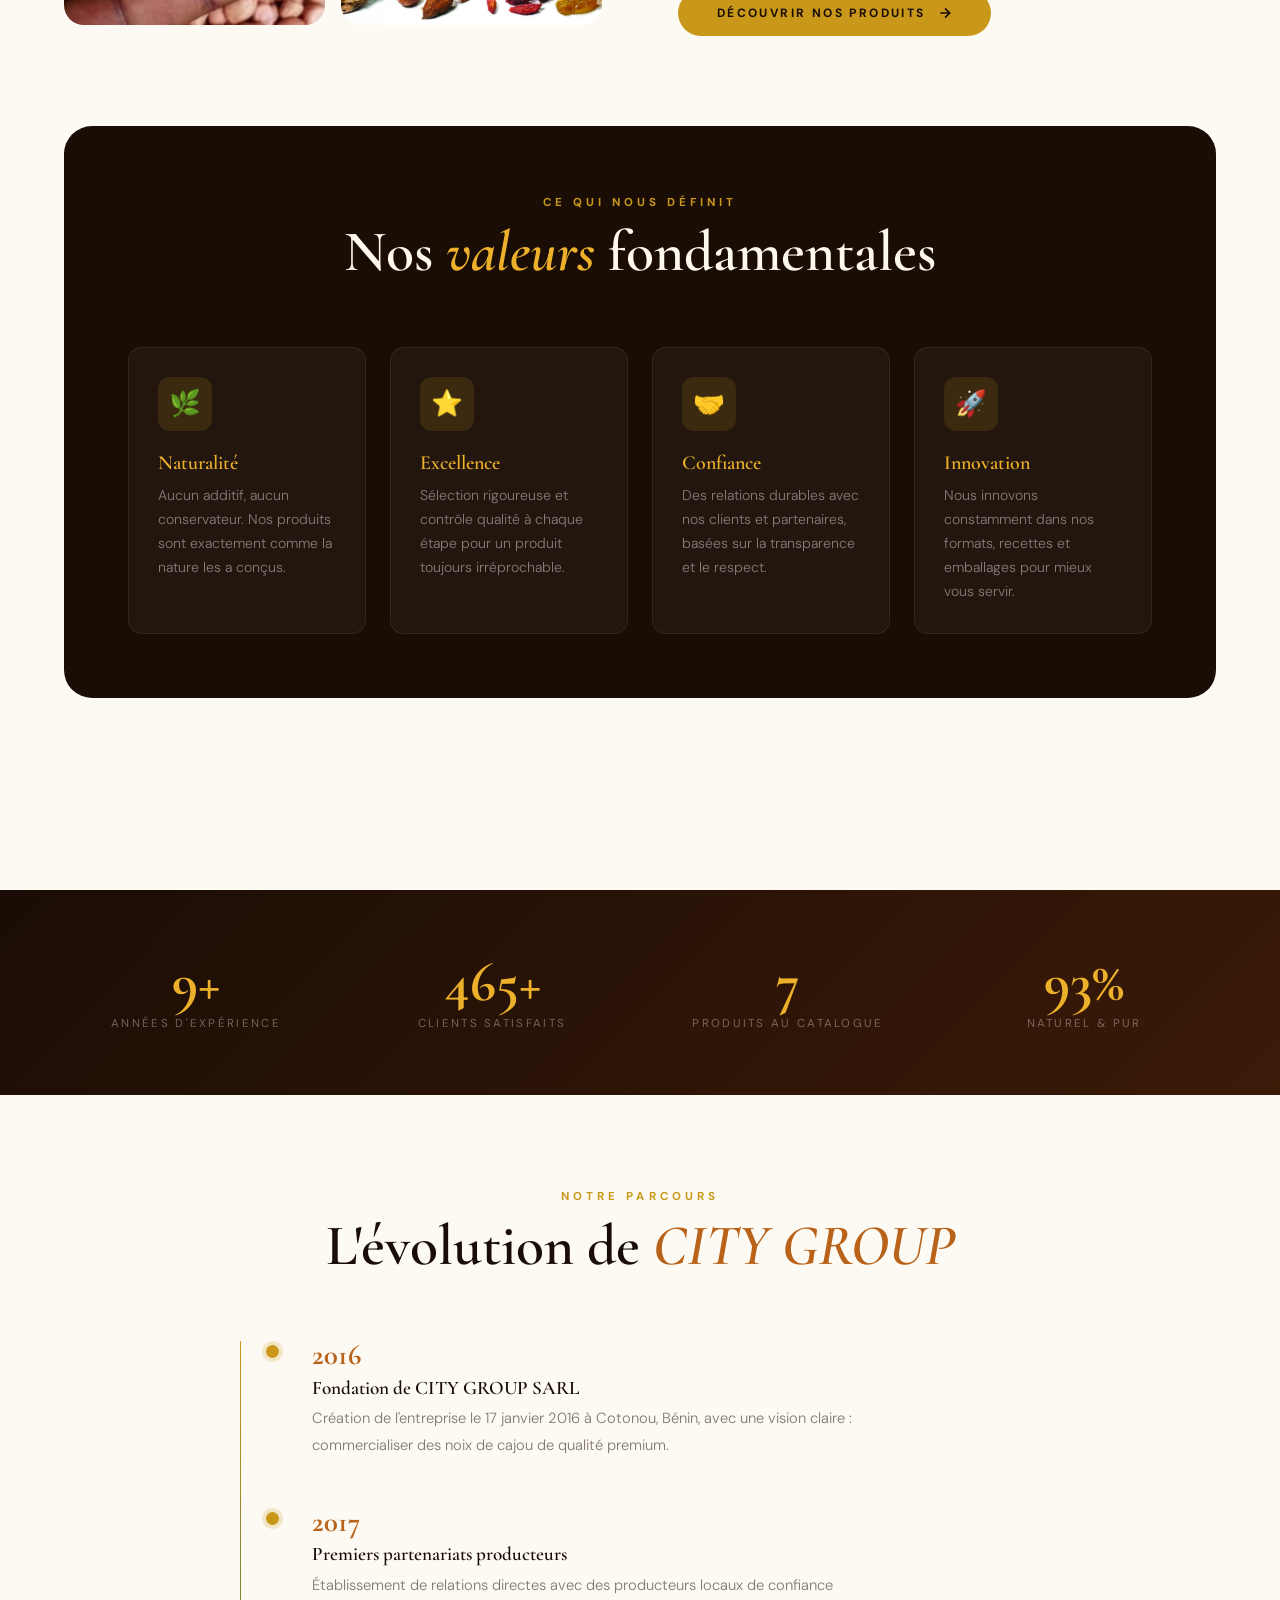
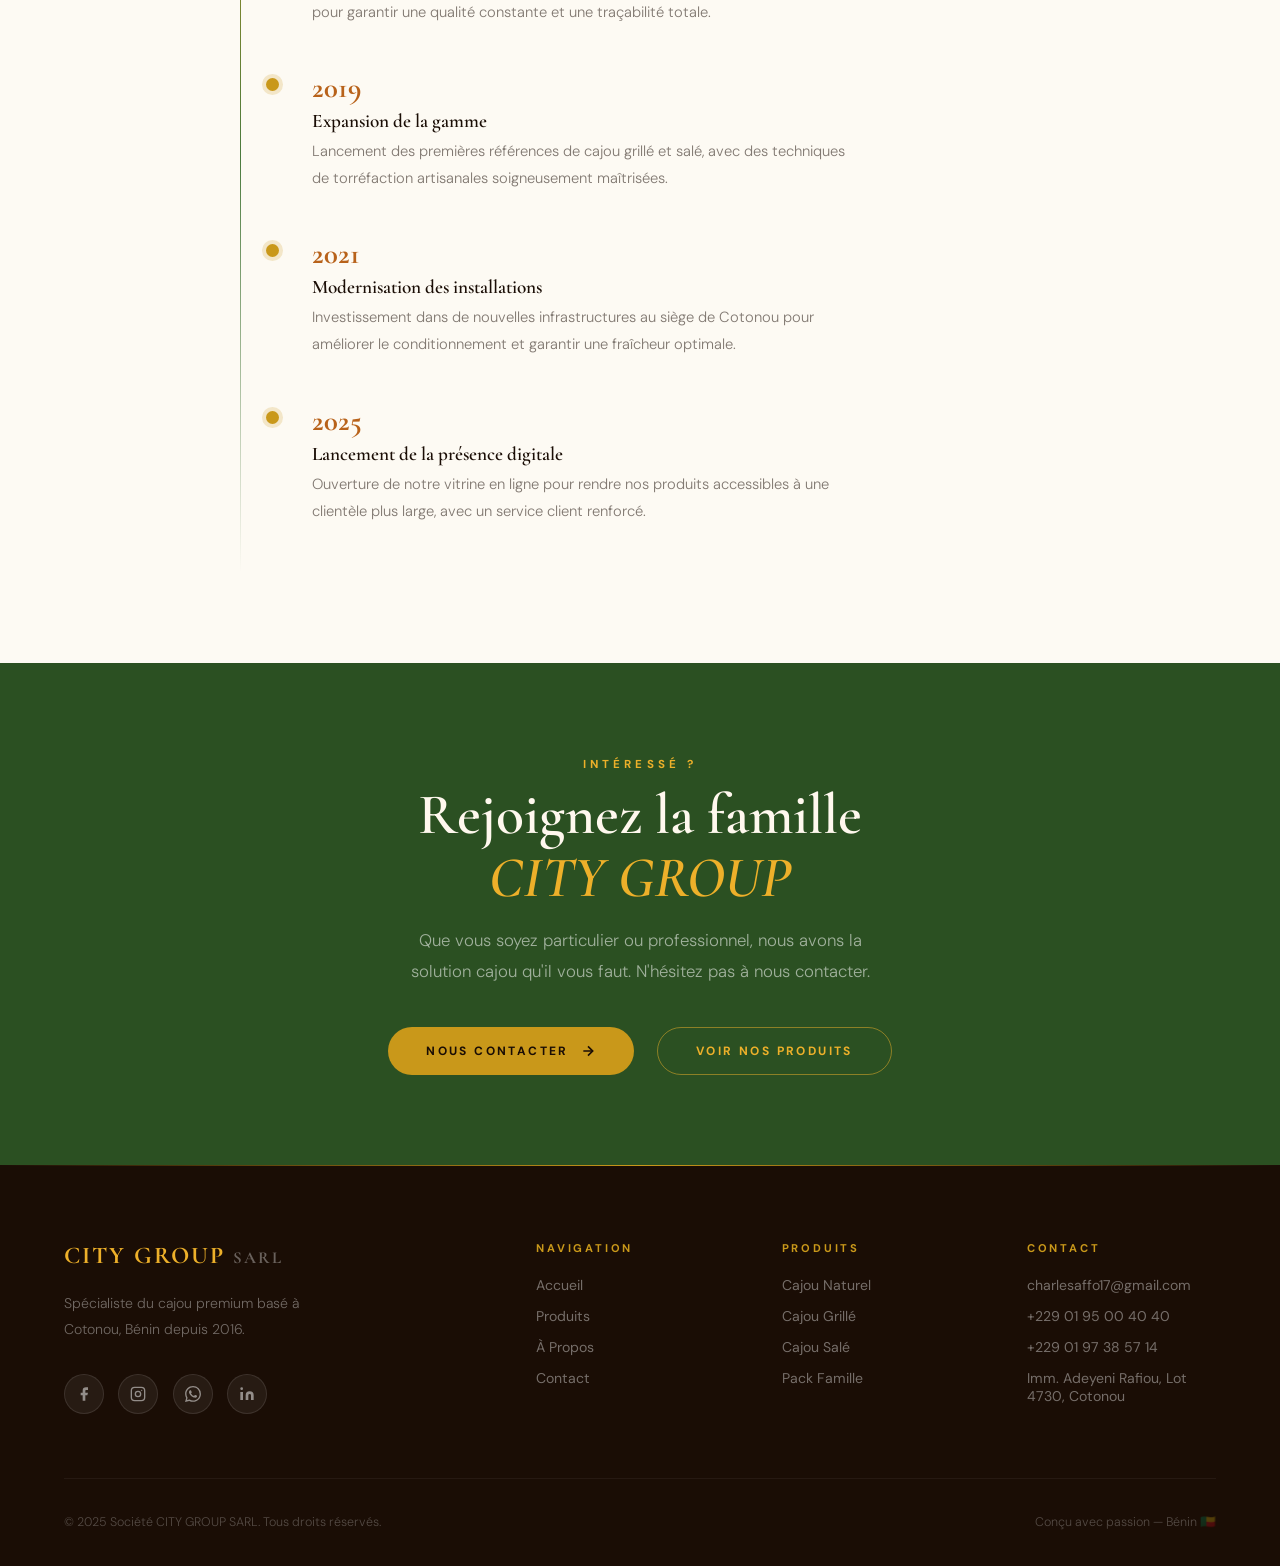
==== commit b25d7a2f: "Update style.css" ====
--- a/about.html
+++ b/about.html
@@ -225,7 +225,7 @@
   <!-- STATS BANNER -->
   <div style="background:linear-gradient(135deg,var(--espresso),var(--chocolate)); padding:clamp(3rem,5vw,5rem) 0;">
     <div class="container">
-      <div style="display:grid; grid-template-columns:repeat(4,1fr); gap:2rem; text-align:center;">
+      <div class="stats-banner-grid">
         <div data-reveal="up">
           <div style="font-family:'Cormorant Garamond',serif; font-size:3.5rem; font-weight:700; color:var(--gold-bright); line-height:1;" data-count="10" data-suffix="+">0+</div>
           <div style="font-size:.72rem; letter-spacing:.2em; text-transform:uppercase; color:rgba(255,255,255,.35); margin-top:.4rem;">Années d'expérience</div>
--- a/css/style.css
+++ b/css/style.css
@@ -867,3 +867,34 @@
   .stat-n { font-size:2rem !important; }
   .about-videos video { height:200px !important; }
 }
+
+.stats-banner-grid {
+  display: grid;
+  grid-template-columns: repeat(4,1fr);
+  gap: 2rem;
+  text-align: center;
+}
+
+@media (max-width: 768px) {
+  .stats-banner-grid {
+    grid-template-columns: repeat(2,1fr) !important;
+    gap: 1.5rem !important;
+  }
+  .stats-banner-grid > div > div:first-child {
+    font-size: 2.4rem !important;
+  }
+  .stats-banner-grid > div > div:last-child {
+    font-size: .62rem !important;
+    letter-spacing: .1em !important;
+  }
+}
+
+@media (max-width: 400px) {
+  .stats-banner-grid {
+    grid-template-columns: repeat(2,1fr) !important;
+    gap: 1rem !important;
+  }
+  .stats-banner-grid > div > div:first-child {
+    font-size: 2rem !important;
+  }
+}
